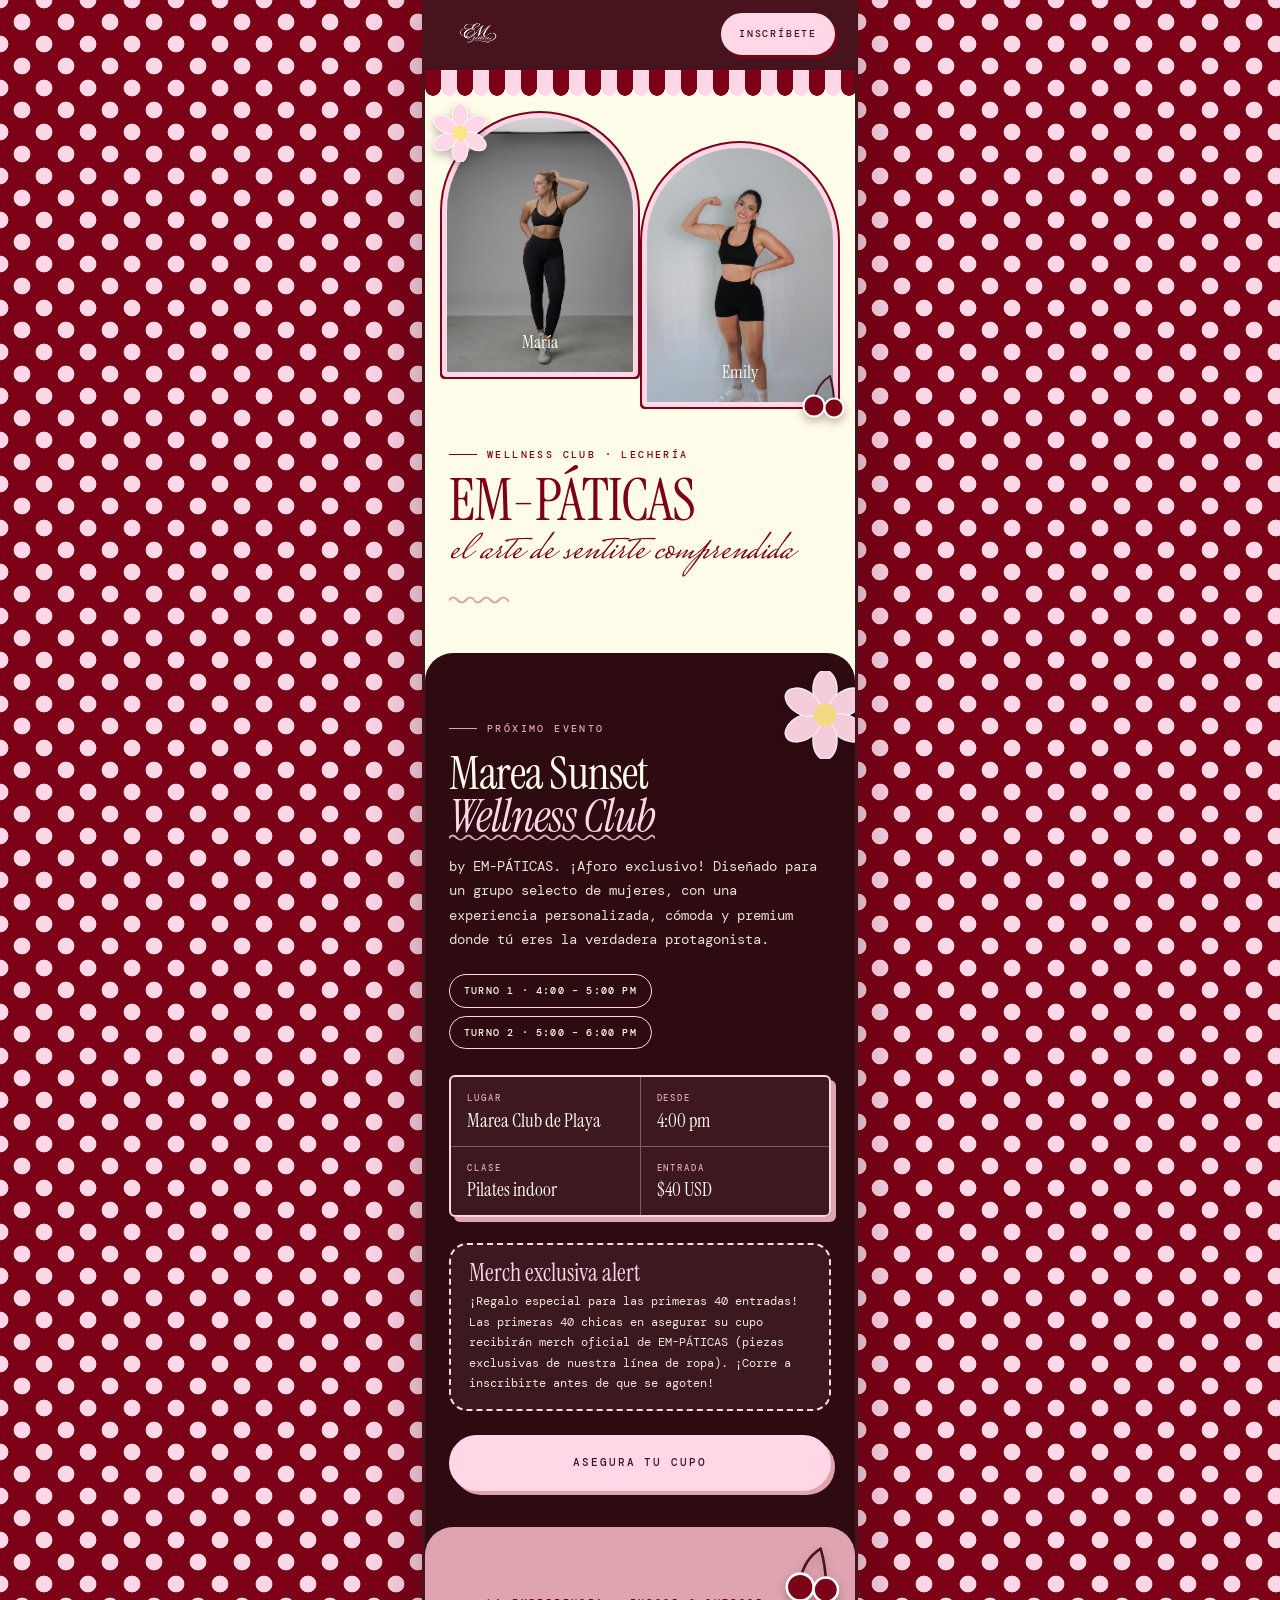
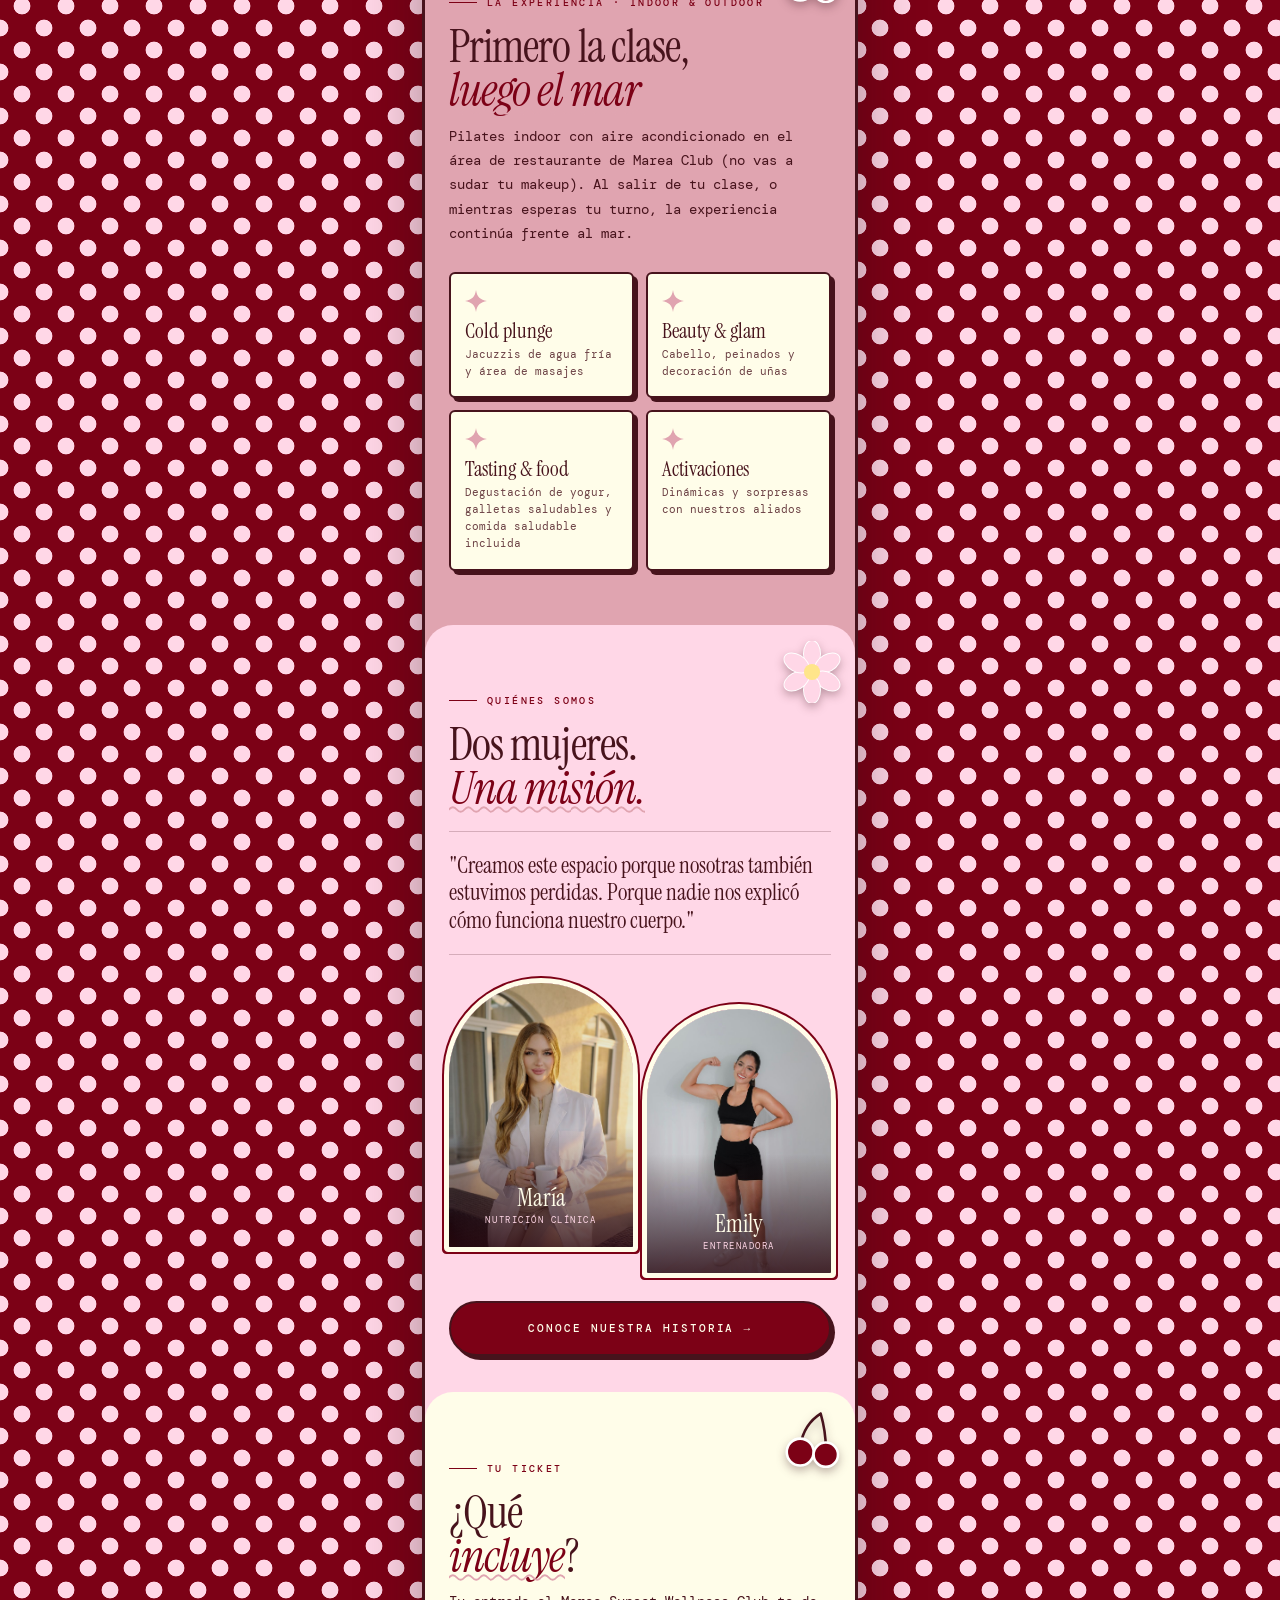
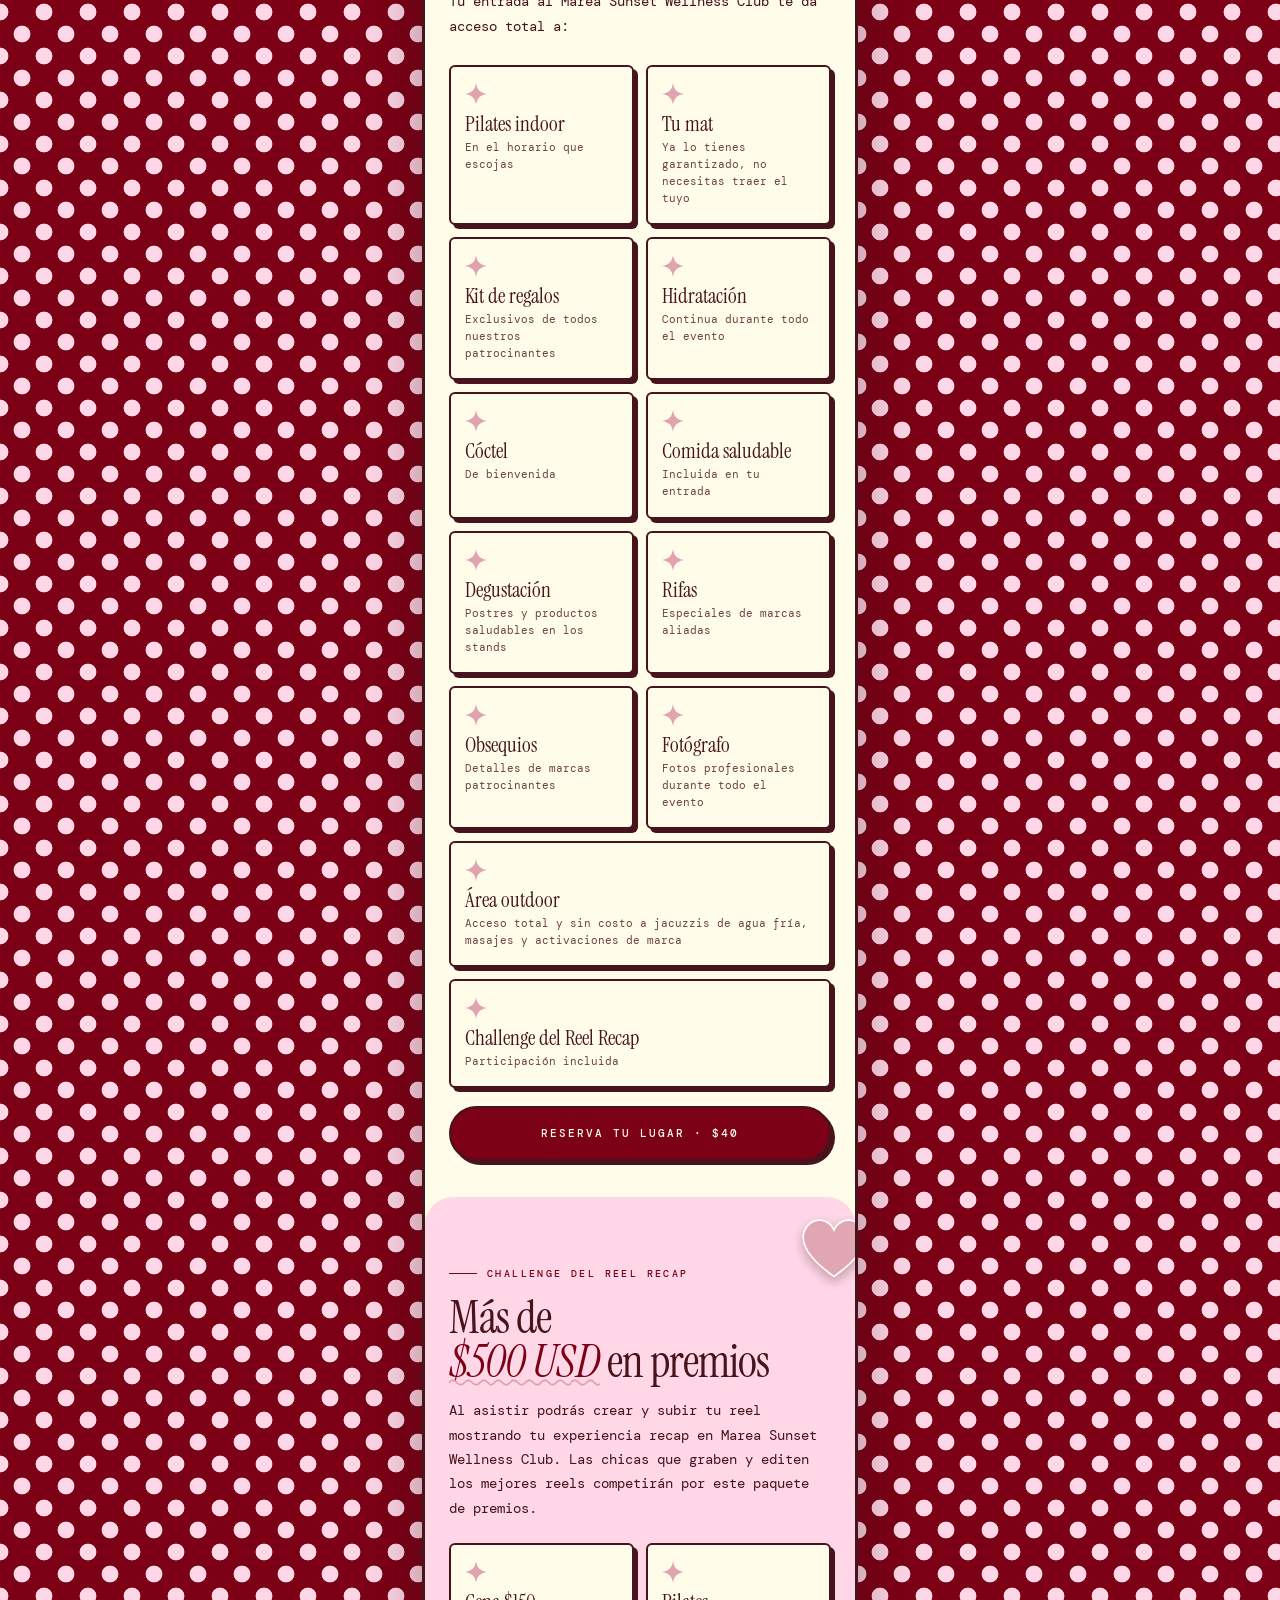
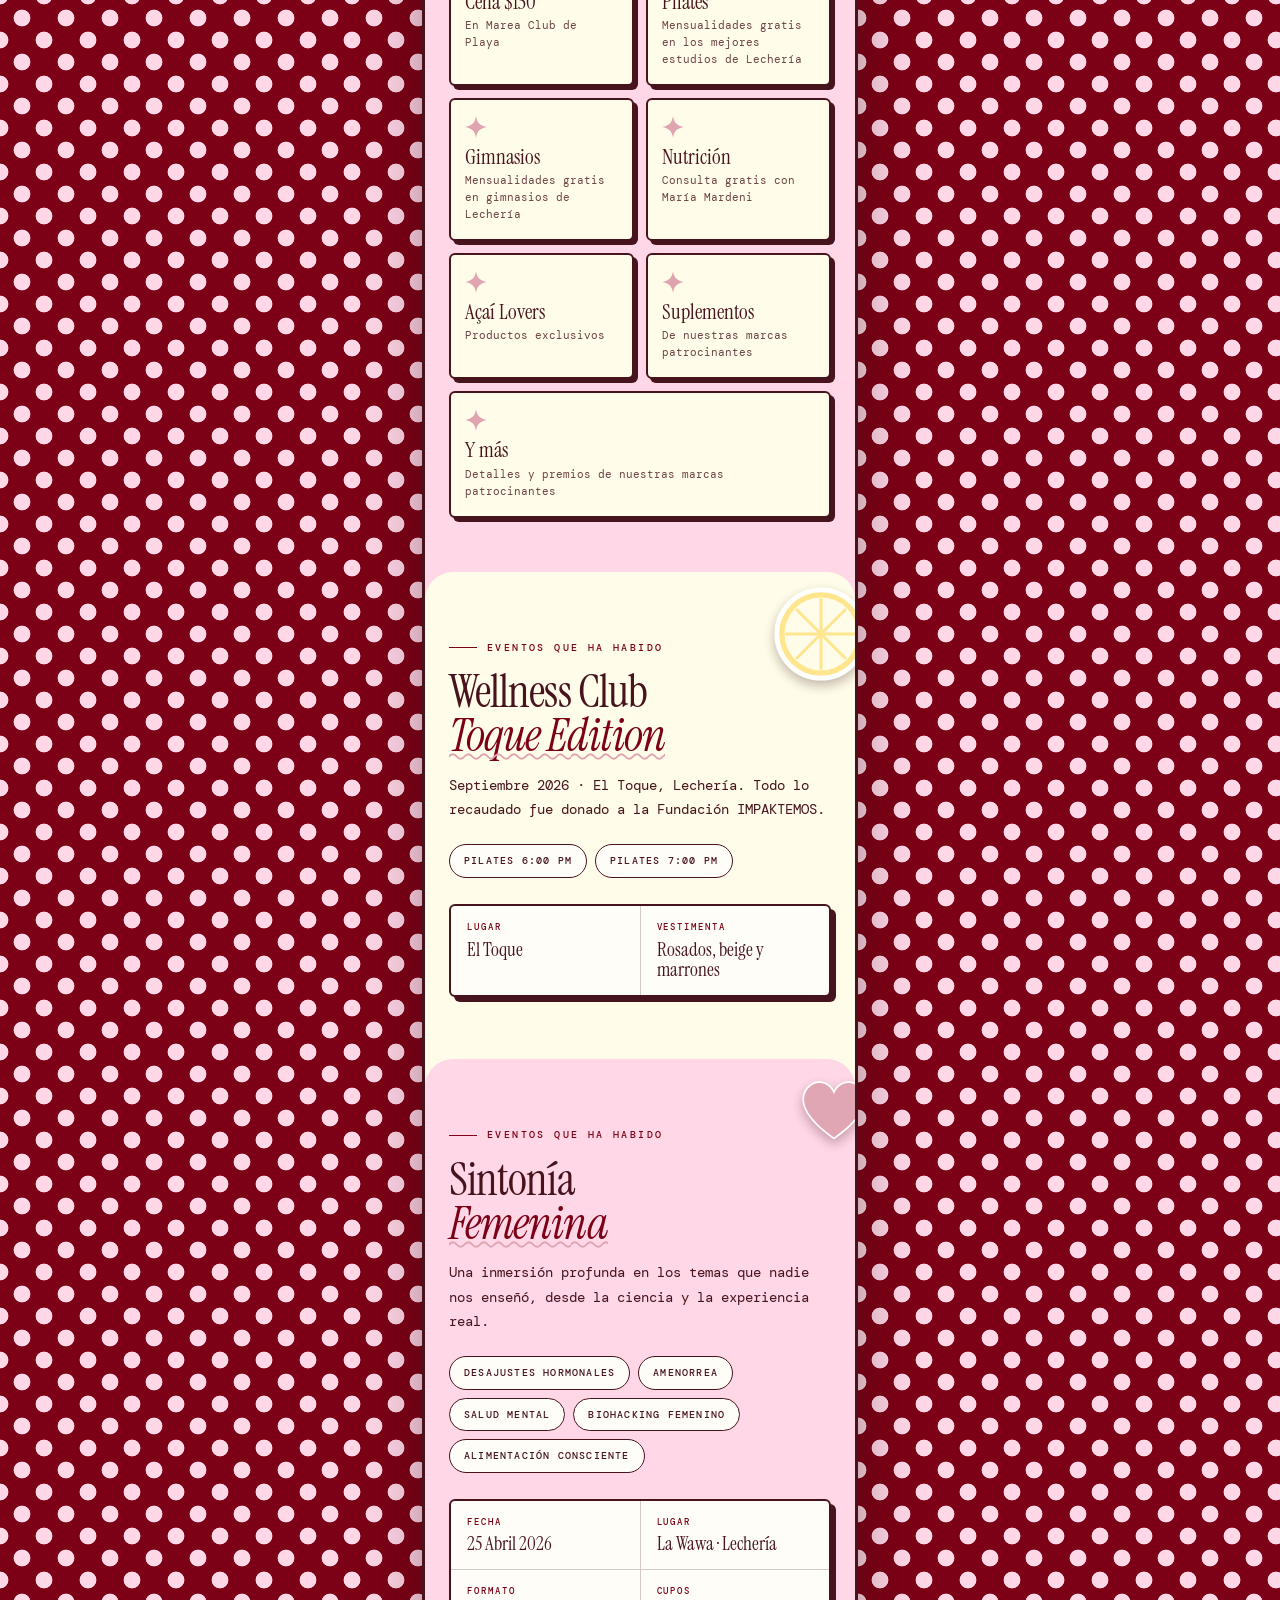
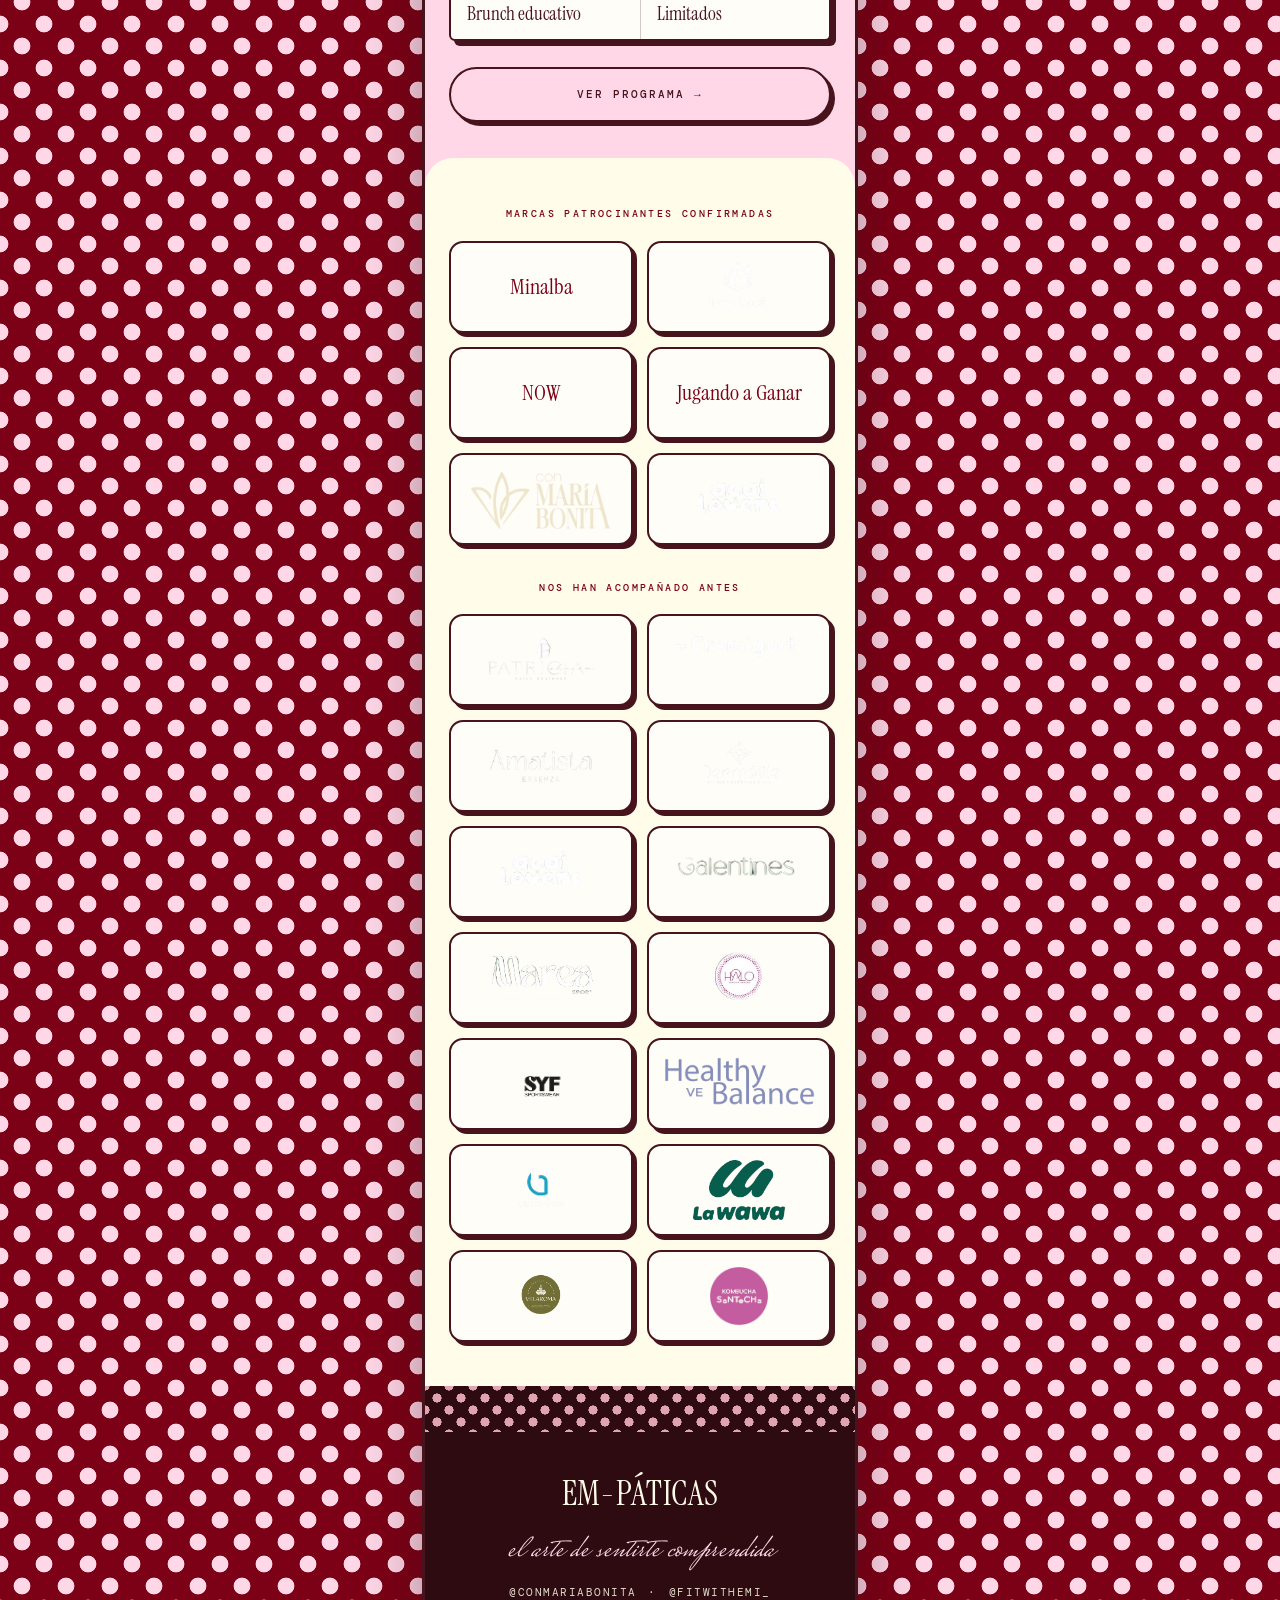
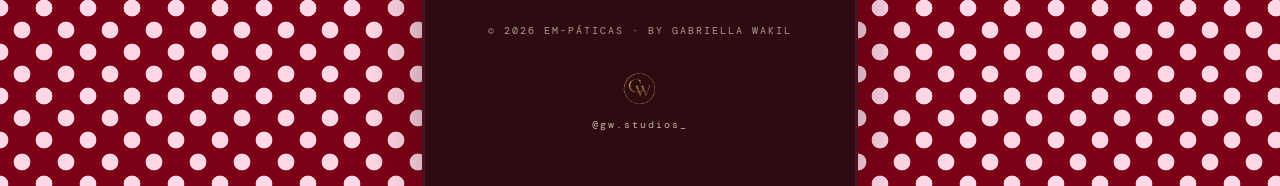
==== index.html @ b2b2a40e "Add files via upload" ====
<!DOCTYPE html>
<html lang="es">
<head>
  <meta charset="UTF-8"/>
  <meta name="viewport" content="width=device-width,initial-scale=1,maximum-scale=1,user-scalable=no"/>
  <meta name="theme-color" content="#7c0116"/>
  <title>EM-PÁTICAS — el arte de sentirte comprendida</title>
  <link rel="preconnect" href="https://fonts.googleapis.com"/>
  <link rel="preconnect" href="https://fonts.gstatic.com" crossorigin/>
  <link rel="stylesheet" href="css/main.css"/>
</head>
<body>

<!-- HEADER -->
<header class="site-header">
  <img src="img/logo.png" alt="EM-PÁTICAS" class="site-header__logo-img"/>
  <a href="pages/wellness.html" class="site-header__cta">Inscríbete</a>
</header>

<!-- HERO -->
<section class="hero">
  <div class="hero__watermark">EM-PÁTICAS</div>

  <div class="hero__photos">
    <div class="hero__photo hero__photo--m">
      <img src="img/maria.jpeg" alt="María"/>
      <div class="hero__photo-ph">
        <span class="hero__photo-ph-letter">M</span>
        <span class="hero__photo-ph-name">María</span>
      </div>
    </div>
    <div class="hero__photo hero__photo--e">
      <img src="img/emely.jpeg" alt="Emily"/>
      <div class="hero__photo-ph">
        <span class="hero__photo-ph-letter">E</span>
        <span class="hero__photo-ph-name">Emily</span>
      </div>
    </div>
    <div class="hero__photo-divider"></div>
  </div>
  <div class="hero__wave"></div>

  <div class="hero__body">
    <span class="eyebrow hero__edition">Wellness Club · Lechería</span>
    <h1 class="hero__brand">EM-PÁTICAS</h1>
    <p class="hero__slogan">el arte de sentirte comprendida</p>
    <div class="hero__divider"></div>
  </div>
</section>

<!-- EVENTO PRINCIPAL -->
<section class="evt-prev evt-prev--dark">
  <span class="eyebrow rv">Próximo Evento</span>
  <h2 class="evt-prev__title rv d1">Marea Sunset<br/><em>Wellness Club</em></h2>
  <p class="evt-prev__desc rv d2">by EM-PÁTICAS. ¡Aforo exclusivo! Diseñado para un grupo selecto de mujeres, con una experiencia personalizada, cómoda y premium donde tú eres la verdadera protagonista.</p>

  <div class="pills rv d1">
    <span class="pill">Turno 1 · 4:00 – 5:00 pm</span>
    <span class="pill">Turno 2 · 5:00 – 6:00 pm</span>
  </div>

  <div class="evt-info rv d2">
    <div class="evt-info__row">
      <div class="evt-info__cell"><span class="evt-info__lbl">Lugar</span><span class="evt-info__val">Marea Club de Playa</span></div>
      <div class="evt-info__cell"><span class="evt-info__lbl">Desde</span><span class="evt-info__val">4:00 pm</span></div>
    </div>
    <div class="evt-info__row">
      <div class="evt-info__cell"><span class="evt-info__lbl">Clase</span><span class="evt-info__val">Pilates indoor</span></div>
      <div class="evt-info__cell"><span class="evt-info__lbl">Entrada</span><span class="evt-info__val">$40 USD</span></div>
    </div>
  </div>

  <div class="merch rv d2">
    <b>Merch exclusiva alert</b>
    <p>¡Regalo especial para las primeras 40 entradas! Las primeras 40 chicas en asegurar su cupo recibirán merch oficial de EM-PÁTICAS (piezas exclusivas de nuestra línea de ropa). ¡Corre a inscribirte antes de que se agoten!</p>
  </div>

  <div class="evt-btns rv d3">
    <a href="pages/wellness.html" class="btn btn-peony">Asegura tu cupo</a>
  </div>
</section>

<!-- LA EXPERIENCIA -->
<section class="kit-prev">
  <span class="eyebrow rv">La experiencia · Indoor &amp; Outdoor</span>
  <h2 class="kit-prev__title rv d1">Primero la clase,<br/><em>luego el mar</em></h2>
  <p class="kit-prev__sub rv d2">Pilates indoor con aire acondicionado en el área de restaurante de Marea Club (no vas a sudar tu makeup). Al salir de tu clase, o mientras esperas tu turno, la experiencia continúa frente al mar.</p>
  <div class="kit-grid rv d1">
    <div class="kit-card"><span class="kit-card__icon">✦</span><h4>Cold plunge</h4><p>Jacuzzis de agua fría y área de masajes</p></div>
    <div class="kit-card"><span class="kit-card__icon">✦</span><h4>Beauty &amp; glam</h4><p>Cabello, peinados y decoración de uñas</p></div>
    <div class="kit-card"><span class="kit-card__icon">✦</span><h4>Tasting &amp; food</h4><p>Degustación de yogur, galletas saludables y comida saludable incluida</p></div>
    <div class="kit-card"><span class="kit-card__icon">✦</span><h4>Activaciones</h4><p>Dinámicas y sorpresas con nuestros aliados</p></div>
  </div>
</section>

<!-- NOSOTRAS PREVIEW -->
<section class="nos-prev">
  <div class="nos-prev__header rv">
    <span class="eyebrow">Quiénes somos</span>
    <h2 class="nos-prev__title">Dos mujeres.<br/><em>Una misión.</em></h2>
  </div>
  <p class="nos-prev__quote rv d1">"Creamos este espacio porque nosotras también estuvimos perdidas. Porque nadie nos explicó cómo funciona nuestro cuerpo."</p>
  <div class="nos-duo rv d2">
    <div class="nos-card nos-card--m">
      <img src="img/maria2.jpeg" alt="María"/>
      <span class="nos-card__ghost">M</span>
      <div class="nos-card__overlay"></div>
      <div class="nos-card__info">
        <span class="nos-card__name">María</span>
        <span class="nos-card__role">Nutrición Clínica</span>
      </div>
    </div>
    <div class="nos-card nos-card--e">
      <img src="img/emely.jpeg" alt="Emily"/>
      <span class="nos-card__ghost">E</span>
      <div class="nos-card__overlay"></div>
      <div class="nos-card__info">
        <span class="nos-card__name">Emily</span>
        <span class="nos-card__role">Entrenadora</span>
      </div>
    </div>
  </div>
  <a href="pages/nosotras.html" class="btn btn-fill rv d3">Conoce nuestra historia →</a>
</section>

<!-- QUÉ INCLUYE -->
<section class="kit-prev kit-prev--incl" style="background:var(--cream)">
  <span class="eyebrow rv">Tu ticket</span>
  <h2 class="kit-prev__title rv d1">¿Qué<br/><em>incluye</em>?</h2>
  <p class="kit-prev__sub rv d2">Tu entrada al Marea Sunset Wellness Club te da acceso total a:</p>
  <div class="kit-grid rv d1">
    <div class="kit-card"><span class="kit-card__icon">✦</span><h4>Pilates indoor</h4><p>En el horario que escojas</p></div>
    <div class="kit-card"><span class="kit-card__icon">✦</span><h4>Tu mat</h4><p>Ya lo tienes garantizado, no necesitas traer el tuyo</p></div>
    <div class="kit-card"><span class="kit-card__icon">✦</span><h4>Kit de regalos</h4><p>Exclusivos de todos nuestros patrocinantes</p></div>
    <div class="kit-card"><span class="kit-card__icon">✦</span><h4>Hidratación</h4><p>Continua durante todo el evento</p></div>
    <div class="kit-card"><span class="kit-card__icon">✦</span><h4>Cóctel</h4><p>De bienvenida</p></div>
    <div class="kit-card"><span class="kit-card__icon">✦</span><h4>Comida saludable</h4><p>Incluida en tu entrada</p></div>
    <div class="kit-card"><span class="kit-card__icon">✦</span><h4>Degustación</h4><p>Postres y productos saludables en los stands</p></div>
    <div class="kit-card"><span class="kit-card__icon">✦</span><h4>Rifas</h4><p>Especiales de marcas aliadas</p></div>
    <div class="kit-card"><span class="kit-card__icon">✦</span><h4>Obsequios</h4><p>Detalles de marcas patrocinantes</p></div>
    <div class="kit-card"><span class="kit-card__icon">✦</span><h4>Fotógrafo</h4><p>Fotos profesionales durante todo el evento</p></div>
    <div class="kit-card kit-card--wide"><span class="kit-card__icon">✦</span><h4>Área outdoor</h4><p>Acceso total y sin costo a jacuzzis de agua fría, masajes y activaciones de marca</p></div>
    <div class="kit-card kit-card--wide"><span class="kit-card__icon">✦</span><h4>Challenge del Reel Recap</h4><p>Participación incluida</p></div>
  </div>
  <a href="pages/wellness.html" class="btn btn-fill rv d3">Reserva tu lugar · $40</a>
</section>

<!-- CHALLENGE -->
<section class="evt-prev evt-prev--past">
  <span class="eyebrow rv">Challenge del Reel Recap</span>
  <h2 class="evt-prev__title rv d1">Más de<br/><em>$500 USD</em> en premios</h2>
  <p class="evt-prev__desc rv d2">Al asistir podrás crear y subir tu reel mostrando tu experiencia recap en Marea Sunset Wellness Club. Las chicas que graben y editen los mejores reels competirán por este paquete de premios.</p>
  <div class="kit-grid rv d1">
    <div class="kit-card"><span class="kit-card__icon">✦</span><h4>Cena $150</h4><p>En Marea Club de Playa</p></div>
    <div class="kit-card"><span class="kit-card__icon">✦</span><h4>Pilates</h4><p>Mensualidades gratis en los mejores estudios de Lechería</p></div>
    <div class="kit-card"><span class="kit-card__icon">✦</span><h4>Gimnasios</h4><p>Mensualidades gratis en gimnasios de Lechería</p></div>
    <div class="kit-card"><span class="kit-card__icon">✦</span><h4>Nutrición</h4><p>Consulta gratis con María Mardeni</p></div>
    <div class="kit-card"><span class="kit-card__icon">✦</span><h4>Açaí Lovers</h4><p>Productos exclusivos</p></div>
    <div class="kit-card"><span class="kit-card__icon">✦</span><h4>Suplementos</h4><p>De nuestras marcas patrocinantes</p></div>
    <div class="kit-card kit-card--wide"><span class="kit-card__icon">✦</span><h4>Y más</h4><p>Detalles y premios de nuestras marcas patrocinantes</p></div>
  </div>
</section>

<!-- EVENTOS QUE HA HABIDO -->
<section class="evt-prev">
  <span class="eyebrow rv">Eventos que ha habido</span>
  <h2 class="evt-prev__title rv d1">Wellness Club<br/><em>Toque Edition</em></h2>
  <p class="evt-prev__desc rv d2">Septiembre 2026 · El Toque, Lechería. Todo lo recaudado fue donado a la Fundación IMPAKTEMOS.</p>
  <div class="pills rv d1">
    <span class="pill">Pilates 6:00 pm</span>
    <span class="pill">Pilates 7:00 pm</span>
  </div>
  <div class="evt-info rv d2">
    <div class="evt-info__row">
      <div class="evt-info__cell"><span class="evt-info__lbl">Lugar</span><span class="evt-info__val">El Toque</span></div>
      <div class="evt-info__cell"><span class="evt-info__lbl">Vestimenta</span><span class="evt-info__val">Rosados, beige y marrones</span></div>
    </div>
  </div>
</section>

<section class="evt-prev evt-prev--past">
  <span class="eyebrow rv">Eventos que ha habido</span>
  <h2 class="evt-prev__title rv d1">Sintonía<br/><em>Femenina</em></h2>
  <p class="evt-prev__desc rv d2">Una inmersión profunda en los temas que nadie nos enseñó, desde la ciencia y la experiencia real.</p>
  <div class="pills rv d1">
    <span class="pill">Desajustes Hormonales</span>
    <span class="pill">Amenorrea</span>
    <span class="pill">Salud Mental</span>
    <span class="pill">Biohacking Femenino</span>
    <span class="pill">Alimentación Consciente</span>
  </div>
  <div class="evt-info rv d2">
    <div class="evt-info__row">
      <div class="evt-info__cell"><span class="evt-info__lbl">Fecha</span><span class="evt-info__val">25 Abril 2026</span></div>
      <div class="evt-info__cell"><span class="evt-info__lbl">Lugar</span><span class="evt-info__val">La Wawa · Lechería</span></div>
    </div>
    <div class="evt-info__row">
      <div class="evt-info__cell"><span class="evt-info__lbl">Formato</span><span class="evt-info__val">Brunch educativo</span></div>
      <div class="evt-info__cell"><span class="evt-info__lbl">Cupos</span><span class="evt-info__val">Limitados</span></div>
    </div>
  </div>
  <div class="evt-btns rv d3">
    <a href="pages/evento.html" class="btn btn-out">Ver programa →</a>
  </div>
</section>

<!-- SPONSORS -->
<div class="sponsors rv">
  <span class="sponsors__tag">Marcas patrocinantes confirmadas</span>
  <div class="sponsors__list">
    <div class="nologo">Minalba</div>
    <img src="img/intylact.png" alt="Intilact">
    <div class="nologo">NOW</div>
    <div class="nologo">Jugando a Ganar</div>
    <img src="img/conmariabonita.png" alt="conmariabonita">
    <img src="img/acailovers.png" alt="Açaí Lovers">
  </div>
  <span class="sponsors__tag" style="margin-top:34px">Nos han acompañado antes</span>
  <div class="sponsors__list">
    <img src="img/patriciachacon.png" alt="Patricia Chacón">
    <img src="img/cremigurt.png" alt="Cremigurt">
    <img src="img/amatista.png" alt="Amatista">
    <img src="img/dermolite.png" alt="Dermolite">
    <img src="img/acailovers.png" alt="Acai Lovers">
    <img src="img/galentines.png" alt="Galentines">
    <img src="img/marea.png" alt="Marea">
    <img src="img/halo.png" alt="HALO">
    <img src="img/syf.png" alt="SYF">
    <img src="img/healthy.png" alt="Healthy">
    <img src="img/decogym.png" alt="Decogym">
    <img src="img/lawawa.png" alt="La Wawa">
    <img src="img/velaroma.png" alt="Velaroma">
    <img src="img/santocha.png" alt="Santocha">
  </div>
</div>

<!-- FOOTER -->
<footer>
  <span class="footer__brand">EM-PÁTICAS</span>
  <p class="footer__slogan">el arte de sentirte comprendida</p>
  <div class="footer__igs">
    <a href="https://instagram.com/conmariabonita" target="_blank">@conmariabonita</a>
    <span>·</span>
    <a href="https://instagram.com/fitwithemi_" target="_blank">@fitwithemi_</a>
  </div>
  <p class="footer__copy">© 2026 EM-PÁTICAS · By Gabriella Wakil</p>
  <div class="footer__signature">
    <img src="img/gw.png" alt="GW Studios">
    <span>@gw.studios_</span>
  </div>
</footer>

<script src="js/reveal.js"></script>
</body>
</html>
---- css/main.css ----
@import url('https://fonts.googleapis.com/css2?family=DM+Mono:wght@400;500&family=Instrument+Serif:ital@0;1&family=Mrs+Saint+Delafield&display=swap');

*,*::before,*::after{box-sizing:border-box;margin:0;padding:0}

/* ══ TOKENS · mismos nombres de siempre, nueva paleta cherry-cola ══ */
:root{
  --cream:  #fffde9;   /* Lemon Soda */
  --cream2: #ffd7e7;   /* Cotton Candy */
  --cream3: rgba(71,19,28,.22);
  --espresso: #47131c; /* Cherry Cola oscuro */
  --espresso2:#47131c;
  --peony:  #7c0116;   /* Cherry Cola */
  --peony-l:#ffd7e7;
  --peony-a:rgba(124,1,22,.08);
  --beige:  #e0a4b0;   /* Hibiscus Tonic */
  --white:  #fffdf8;
  --deep:   #2e0a11;
  --yolk:   #ffe58a;
  --serif:  'Instrument Serif','Times New Roman',serif;
  --sans:   'DM Mono',ui-monospace,'Courier New',monospace;
  --script: 'Mrs Saint Delafield',cursive;
  --ease:   cubic-bezier(.22,1,.36,1);
  --rad:    28px;
  --w:      16px;           /* ancho de las rayas del toldo */

  /* stickers (SVG incrustado) */
  --i-spark:url("data:image/svg+xml,%3Csvg xmlns='http://www.w3.org/2000/svg' viewBox='0 0 100 100'%3E%3Cpath fill='%23e0a4b0' d='M50 0C54 30 70 46 100 50C70 54 54 70 50 100C46 70 30 54 0 50C30 46 46 30 50 0Z'/%3E%3C/svg%3E");
  --i-spark-w:url("data:image/svg+xml,%3Csvg xmlns='http://www.w3.org/2000/svg' viewBox='0 0 100 100'%3E%3Cpath fill='%23ffd7e7' d='M50 0C54 30 70 46 100 50C70 54 54 70 50 100C46 70 30 54 0 50C30 46 46 30 50 0Z'/%3E%3C/svg%3E");
  --i-heart:url("data:image/svg+xml,%3Csvg xmlns='http://www.w3.org/2000/svg' viewBox='0 0 100 100'%3E%3Cpath fill='%23e0a4b0' stroke='%23fff' stroke-width='5' paint-order='stroke' d='M50 92C8 62 0 38 13 22C26 8 44 14 50 30C56 14 74 8 87 22C100 38 92 62 50 92Z'/%3E%3C/svg%3E");
  --i-lemon:url("data:image/svg+xml,%3Csvg xmlns='http://www.w3.org/2000/svg' viewBox='0 0 100 100'%3E%3Ccircle cx='50' cy='50' r='46' fill='%23ffe58a' stroke='%23fff' stroke-width='5'/%3E%3Ccircle cx='50' cy='50' r='38' fill='%23fffde9'/%3E%3Cg stroke='%23ffe58a' stroke-width='3.2' stroke-linecap='round'%3E%3Cpath d='M50 14V86M14 50H86M25 25L75 75M75 25L25 75'/%3E%3C/g%3E%3C/svg%3E");
  --i-daisy:url("data:image/svg+xml,%3Csvg xmlns='http://www.w3.org/2000/svg' viewBox='0 0 100 100'%3E%3Cg fill='%23ffd7e7' stroke='%23fff' stroke-width='3' paint-order='stroke'%3E%3Cellipse cx='50' cy='21' rx='13' ry='21'/%3E%3Cellipse cx='50' cy='21' rx='13' ry='21' transform='rotate(60 50 50)'/%3E%3Cellipse cx='50' cy='21' rx='13' ry='21' transform='rotate(120 50 50)'/%3E%3Cellipse cx='50' cy='21' rx='13' ry='21' transform='rotate(180 50 50)'/%3E%3Cellipse cx='50' cy='21' rx='13' ry='21' transform='rotate(240 50 50)'/%3E%3Cellipse cx='50' cy='21' rx='13' ry='21' transform='rotate(300 50 50)'/%3E%3C/g%3E%3Ccircle cx='50' cy='50' r='13' fill='%23ffe58a'/%3E%3C/svg%3E");
  --i-cherry:url("data:image/svg+xml,%3Csvg xmlns='http://www.w3.org/2000/svg' viewBox='0 0 100 100'%3E%3Cpath d='M30 62C34 40 46 22 62 12M70 66C70 44 66 26 62 12' fill='none' stroke='%2347131c' stroke-width='4' stroke-linecap='round'/%3E%3Ccircle cx='30' cy='72' r='21' fill='%237c0116' stroke='%23fff' stroke-width='4'/%3E%3Ccircle cx='70' cy='76' r='19' fill='%237c0116' stroke='%23fff' stroke-width='4'/%3E%3C/svg%3E");
  --sq:url("data:image/svg+xml,%3Csvg xmlns='http://www.w3.org/2000/svg' viewBox='0 0 40 12'%3E%3Cpath d='M0 6Q5 0 10 6T20 6T30 6T40 6' fill='none' stroke='%23e0a4b0' stroke-width='2.6' stroke-linecap='round'/%3E%3C/svg%3E");
}

html{
  -webkit-text-size-adjust:100%;
  background-color:#7c0116;
  background-image:radial-gradient(circle,#ffd7e7 0 26%,transparent 28%),radial-gradient(circle,#ffd7e7 0 26%,transparent 28%);
  background-size:44px 44px;background-position:0 0,22px 22px;
}

body{
  background:var(--cream);
  color:var(--espresso);
  font-family:var(--sans);font-size:13px;font-weight:400;line-height:1.75;
  max-width:430px;margin:0 auto;overflow-x:hidden;
  box-shadow:0 0 0 3px var(--espresso),0 0 60px rgba(46,10,17,.45);
  -webkit-font-smoothing:antialiased;
}

a{color:inherit;text-decoration:none}
img{display:block;width:100%;height:auto;object-fit:cover;object-position:top center}
::selection{background:var(--beige);color:var(--espresso)}
:focus-visible{outline:2px solid var(--peony);outline-offset:3px}

/* ── REVEAL ── */
.rv{opacity:0;transform:translateY(24px);transition:opacity .7s var(--ease),transform .7s var(--ease)}
.rv.on{opacity:1;transform:none}
.rv.d1{transition-delay:.1s}.rv.d2{transition-delay:.2s}.rv.d3{transition-delay:.3s}

/* ── EYEBROW ── */
.eyebrow{
  display:flex;align-items:center;gap:10px;
  font-family:var(--sans);font-size:10px;font-weight:500;
  letter-spacing:.24em;text-transform:uppercase;color:var(--peony);
}
.eyebrow::before{content:"";width:28px;height:1px;background:currentColor}

/* ── BOTONES (sticker retro) ── */
.btn{
  display:flex;align-items:center;justify-content:center;gap:10px;
  padding:16px 26px;width:100%;
  font-family:var(--sans);font-size:11px;font-weight:500;
  letter-spacing:.18em;text-transform:uppercase;
  cursor:pointer;border:2px solid var(--espresso);border-radius:999px;
  box-shadow:4px 4px 0 var(--espresso);
  transition:box-shadow .25s,transform .25s;
  -webkit-tap-highlight-color:transparent;
}
.btn:active{box-shadow:0 0 0 var(--espresso);transform:translate(4px,4px)}
.btn-fill{background:var(--peony);color:var(--cream)}
.btn-peony{background:var(--peony);color:var(--cream)}
.btn-out{background:var(--cream2);color:var(--espresso)}

/* ══ HEADER: toldo a rayas ══ */
.site-header{
  position:sticky;top:0;z-index:100;
  background:var(--espresso);color:var(--cream);
  padding:12px 20px 14px;
  display:flex;align-items:center;justify-content:space-between;
}
.site-header::after{
  content:"";position:absolute;left:0;right:0;top:100%;height:26px;pointer-events:none;
  background:repeating-linear-gradient(90deg,var(--peony) 0 var(--w),var(--cream2) var(--w) calc(var(--w)*2));
  -webkit-mask:radial-gradient(circle at 50% calc(100% - var(--w)/2),#000 calc(var(--w)/2 - .5px),transparent calc(var(--w)/2)) 0 0/var(--w) 100% repeat-x,linear-gradient(#000,#000) 0 0/100% calc(100% - var(--w)/2) no-repeat;
          mask:radial-gradient(circle at 50% calc(100% - var(--w)/2),#000 calc(var(--w)/2 - .5px),transparent calc(var(--w)/2)) 0 0/var(--w) 100% repeat-x,linear-gradient(#000,#000) 0 0/100% calc(100% - var(--w)/2) no-repeat;
}
.site-header__logo{font-family:var(--serif);font-size:22px;letter-spacing:.02em;color:var(--cream)}
.site-header__logo-img{height:44px;width:auto;object-fit:contain;display:block;filter:brightness(0) invert(1) sepia(.35) saturate(2.4) hue-rotate(300deg)}
.site-header__cta{
  font-size:10px;font-weight:500;letter-spacing:.18em;text-transform:uppercase;
  color:var(--espresso);background:var(--cream2);
  padding:10px 16px;border:2px solid var(--cream2);border-radius:999px;
  box-shadow:3px 3px 0 var(--peony);
}

/* ══ HERO ══ */
.hero{background:var(--cream);position:relative;overflow:hidden;padding-top:34px}
.hero__watermark{display:none}
.hero__photos{
  display:grid;grid-template-columns:1fr 1fr;gap:14px;
  padding:14px 22px 0;height:auto;max-height:none;position:relative;
}
.hero__photo{
  position:relative;overflow:hidden;aspect-ratio:3/4.1;
  border-radius:999px 999px 14px 14px;
  background:linear-gradient(160deg,#ffe9f1,#e9b3bf);
  box-shadow:0 0 0 5px var(--cream2),0 0 0 7px var(--peony);
}
.hero__photo--e{margin-top:30px}
.hero__photo img{opacity:1;height:100%}
.hero__photo-divider{display:none}
.hero__photo-ph{position:absolute;inset:0;display:flex;flex-direction:column;align-items:center;justify-content:flex-end;padding:14px 10px}
.hero__photo-ph-letter{display:none}
.hero__photo-ph-name{font-family:var(--serif);font-size:18px;color:var(--cream);display:block;text-align:center;text-shadow:0 1px 8px rgba(0,0,0,.4)}
.hero__wave{display:none}
/* stickers del hero */
.hero__photos::before{content:"";position:absolute;z-index:3;left:6px;top:0;width:58px;height:58px;background:var(--i-daisy) center/contain no-repeat;filter:drop-shadow(0 4px 5px rgba(46,10,17,.3))}
.hero__photos::after{content:"";position:absolute;z-index:3;right:6px;bottom:-18px;width:50px;height:50px;background:var(--i-cherry) center/contain no-repeat;filter:drop-shadow(0 4px 5px rgba(46,10,17,.3))}

.hero__body{padding:44px 24px 56px;position:relative;z-index:2}
.hero__edition{margin-bottom:10px}
.hero__brand{
  font-family:var(--serif);font-weight:400;
  font-size:58px;letter-spacing:-.02em;color:var(--peony);line-height:.92;margin-bottom:4px;
}
.hero__slogan{
  font-family:var(--script);font-style:normal;font-size:44px;line-height:.95;
  color:var(--peony);margin-bottom:22px;font-weight:400;
}
.hero__divider{width:60px;height:10px;margin-bottom:20px;background:var(--sq) repeat-x left center/auto 100%}
.hero__title{font-family:var(--serif);font-size:34px;font-weight:400;line-height:1.05;color:var(--espresso);margin-bottom:8px}
.hero__title em{font-style:italic;color:var(--peony)}
.hero__sub{font-size:10.5px;font-weight:500;letter-spacing:.22em;text-transform:uppercase;color:var(--peony);margin-bottom:20px}
.hero__chips{display:flex;flex-wrap:wrap;gap:8px;margin-bottom:28px}
.hero__chip{
  background:var(--cream2);border:1.5px solid var(--espresso);border-radius:999px;
  padding:6px 14px;font-size:11px;color:var(--espresso);display:flex;align-items:center;gap:6px;
}
.hero__chip-dot{width:6px;height:6px;border-radius:50%;background:var(--peony);flex-shrink:0}

/* ══ COUNTDOWN ══ */
.countdown{background:var(--espresso);color:var(--cream);padding:28px 24px;display:flex;flex-direction:column;align-items:center;gap:16px}
.countdown__label{font-size:10px;font-weight:500;letter-spacing:.24em;text-transform:uppercase;color:var(--beige)}
.countdown__row{display:flex;align-items:center;justify-content:center;gap:8px;width:100%}
.cd-unit{flex:1;display:flex;flex-direction:column;align-items:center;gap:3px}
.cd-num{font-family:var(--serif);font-size:50px;color:var(--cream);line-height:1;text-align:center}
.cd-lbl{font-size:9px;letter-spacing:.2em;text-transform:uppercase;color:var(--beige)}
.cd-sep{font-family:var(--serif);font-size:28px;color:var(--beige);opacity:.5;margin-top:-8px;flex-shrink:0}

/* ══ LÁMINAS (cada sección sube como pestaña redondeada) ══ */
.nos-prev,.evt-prev,.kit-prev{
  position:relative;
  border-radius:var(--rad) var(--rad) 0 0;
  margin-top:calc(var(--rad)*-1);
  padding:calc(56px + var(--rad)*.4) 24px 64px;
  overflow:hidden;
}
.evt-prev .eyebrow,.nos-prev__header .eyebrow,.kit-prev .eyebrow{margin-bottom:14px}

/* títulos */
.nos-prev__title,.evt-prev__title,.kit-prev__title{
  font-family:var(--serif);font-weight:400;font-size:46px;line-height:.95;letter-spacing:-.02em;
  color:var(--espresso);margin-bottom:8px;
}
.nos-prev__title em,.evt-prev__title em,.kit-prev__title em{font-style:italic;color:var(--peony);position:relative;display:inline-block}
.nos-prev__title em::after,.evt-prev__title em::after,.kit-prev__title em::after{
  content:"";position:absolute;left:0;right:0;bottom:-.08em;height:.2em;background:var(--sq) repeat-x left center/auto 100%;
}

/* ══ EVENTO ══ */
.evt-prev{background:var(--cream);color:var(--espresso)}
.evt-prev::before{
  content:"";position:absolute;z-index:0;top:14px;right:-14px;width:96px;height:96px;
  background:var(--i-lemon) center/contain no-repeat;opacity:.95;
  filter:drop-shadow(0 5px 6px rgba(46,10,17,.3));animation:spin 30s linear infinite;
}
.evt-prev>*{position:relative;z-index:1}
.evt-prev__desc{font-size:13.5px;color:var(--espresso);opacity:.85;line-height:1.8;margin:16px 0 22px}

/* variante oscura: evento principal */
.evt-prev--dark{background:var(--deep);color:var(--cream)}
.evt-prev--dark .eyebrow{color:var(--beige)}
.evt-prev--dark .evt-prev__title{color:var(--cream)}
.evt-prev--dark .evt-prev__title em{color:var(--cream2)}
.evt-prev--dark .evt-prev__desc{color:var(--cream);opacity:.88}
.evt-prev--dark::before{background-image:var(--i-daisy);width:88px;height:88px;top:18px}
.evt-prev--dark .pill{background:transparent;color:var(--cream);border-color:var(--cream2)}
.evt-prev--dark .evt-info{background:rgba(255,215,231,.07);border-color:var(--cream2);box-shadow:5px 5px 0 var(--beige)}
.evt-prev--dark .evt-info__row,.evt-prev--dark .evt-info__cell{border-color:rgba(255,215,231,.35)}
.evt-prev--dark .evt-info__lbl{color:var(--beige)}
.evt-prev--dark .evt-info__val{color:var(--cream)}
.evt-prev--dark .btn-peony{background:var(--cream2);color:var(--espresso);border-color:var(--cream2);box-shadow:4px 4px 0 var(--beige)}
.evt-prev--dark .btn-out{background:transparent;color:var(--cream);border-color:var(--cream2);box-shadow:4px 4px 0 var(--beige)}

/* variante pétalo (eventos pasados) */
.evt-prev--past{background:var(--cream2)}
.evt-prev--past::before{background-image:var(--i-heart);width:70px;height:70px;animation:wob 4s ease-in-out infinite}

/* merch alert */
.merch{
  margin:0 0 24px;padding:16px 18px;border:2px dashed var(--cream2);border-radius:18px;
  background:rgba(255,215,231,.07);
}
.merch b{display:block;font-family:var(--serif);font-weight:400;font-size:24px;line-height:1;color:var(--cream2);margin-bottom:6px}
.merch p{font-size:12px;line-height:1.7;opacity:.9}

.pills{display:flex;flex-wrap:wrap;gap:8px;margin-bottom:26px}
.pill{
  padding:7px 14px;border-radius:999px;background:var(--white);
  border:1.5px solid var(--espresso);
  font-size:10px;font-weight:500;letter-spacing:.12em;text-transform:uppercase;color:var(--espresso);
}

.evt-info{
  background:var(--white);border:2px solid var(--espresso);border-radius:6px;
  box-shadow:5px 5px 0 var(--espresso);overflow:hidden;margin-bottom:26px;
}
.evt-info__row{display:flex;border-bottom:1px solid var(--cream3)}
.evt-info__row:last-child{border-bottom:none}
.evt-info__cell{flex:1;padding:14px 16px;border-right:1px solid var(--cream3)}
.evt-info__cell:last-child{border-right:none}
.evt-info__lbl{display:block;margin-bottom:4px;font-size:9px;font-weight:500;letter-spacing:.22em;text-transform:uppercase;color:var(--peony)}
.evt-info__val{display:block;font-family:var(--serif);font-size:19px;line-height:1.1;color:var(--espresso)}
.evt-btns{display:flex;flex-direction:column;gap:14px}

/* ══ NOSOTRAS ══ */
.nos-prev{background:var(--cream2)}
.nos-prev::before{content:"";position:absolute;top:16px;right:12px;width:62px;height:62px;background:var(--i-daisy) center/contain no-repeat;filter:drop-shadow(0 4px 5px rgba(46,10,17,.3));animation:floaty 6s ease-in-out infinite}
.nos-prev__header{margin-bottom:20px}
.nos-prev__quote{
  font-family:var(--serif);font-size:23px;font-style:normal;line-height:1.2;color:var(--espresso);opacity:1;
  padding:20px 0;border-top:1.5px solid var(--cream3);border-bottom:1.5px solid var(--cream3);margin:20px 0 28px;
}
.nos-duo{display:grid;grid-template-columns:1fr 1fr;gap:14px;margin-bottom:28px}
.nos-card{
  position:relative;overflow:hidden;aspect-ratio:3/4.3;
  border-radius:999px 999px 14px 14px;
  background:linear-gradient(170deg,#ffe9f1,#e9b3bf);
  box-shadow:0 0 0 5px var(--cream),0 0 0 7px var(--peony);
}
.nos-card--e{margin-top:26px}
.nos-card img{opacity:1;border-radius:0;height:100%}
.nos-card__overlay{position:absolute;inset:0;background:linear-gradient(to top,rgba(46,10,17,.8) 0%,transparent 45%)}
.nos-card__info{position:absolute;bottom:18px;left:10px;right:10px;z-index:2;text-align:center}
.nos-card__name{display:block;font-family:var(--serif);font-size:24px;line-height:1;color:var(--cream)}
.nos-card__role{display:block;margin-top:4px;font-size:8.5px;letter-spacing:.18em;text-transform:uppercase;color:var(--cream2)}
.nos-card__ghost{display:none}

/* ══ KIT / INCLUYE ══ */
.kit-prev{background:var(--beige)}
.kit-prev::before{content:"";position:absolute;top:14px;right:10px;width:64px;height:64px;background:var(--i-cherry) center/contain no-repeat;filter:drop-shadow(0 4px 5px rgba(46,10,17,.3));animation:floaty 5.5s ease-in-out infinite}
.kit-prev__sub{font-size:13.5px;color:var(--espresso);opacity:.9;line-height:1.8;margin:12px 0 26px}
.kit-grid{display:grid;grid-template-columns:1fr 1fr;gap:12px;margin-bottom:18px}
.kit-card{
  background:var(--cream);border:2px solid var(--espresso);border-radius:6px;
  box-shadow:4px 4px 0 var(--espresso);padding:16px 14px;
}
.kit-card__icon{display:block;margin-bottom:8px;font-size:0;width:22px;height:22px;background:var(--i-spark) center/contain no-repeat}
.kit-card h4{font-family:var(--serif);font-weight:400;font-size:21px;line-height:1.05;color:var(--espresso);margin-bottom:4px}
.kit-card p{font-size:11px;color:var(--espresso);opacity:.8;line-height:1.55}
.kit-card--wide{grid-column:1/-1}
.snack-strip{border:2px dashed var(--peony);border-radius:18px;padding:16px 18px;margin-bottom:26px}
.snack-strip__tag{display:block;margin-bottom:6px;font-size:9px;font-weight:500;letter-spacing:.22em;text-transform:uppercase;color:var(--peony)}
.snack-strip__items{font-family:var(--serif);font-size:18px;line-height:1.2;color:var(--espresso)}

/* ══ SPONSORS ══ */
.sponsors{
  position:relative;background:var(--cream);
  border-radius:var(--rad) var(--rad) 0 0;margin-top:calc(var(--rad)*-1);
  padding:calc(36px + var(--rad)*.4) 24px 44px;border-top:0;
}
.sponsors__tag{display:block;text-align:center;margin-bottom:16px;font-size:10px;font-weight:500;letter-spacing:.24em;text-transform:uppercase;color:var(--peony)}
.sponsors__coming{text-align:center;margin-bottom:10px;font-size:10px;letter-spacing:.16em;text-transform:uppercase;color:var(--peony)}
.sponsors__list{display:grid;grid-template-columns:repeat(2,1fr);gap:14px;margin-top:18px}
.sponsors__list img{
  display:block;width:100%;height:92px;object-fit:contain;
  background:var(--white);border:2px solid var(--espresso);border-radius:14px;padding:14px;
  box-shadow:4px 4px 0 var(--espresso);
}
.sponsors__list .nologo{
  display:grid;place-items:center;height:92px;background:var(--white);border:2px solid var(--espresso);border-radius:14px;
  box-shadow:4px 4px 0 var(--espresso);font-family:var(--serif);font-size:22px;line-height:1;color:var(--peony);text-align:center;padding:10px;
}

/* ══ FOOTER ══ */
footer{
  position:relative;background:var(--deep);color:var(--cream);
  padding:78px 24px 52px;text-align:center;
  display:flex;flex-direction:column;align-items:center;gap:10px;
}
footer::before{
  content:"";position:absolute;left:0;right:0;top:0;height:46px;
  background-color:var(--deep);
  background-image:radial-gradient(circle,var(--beige) 0 26%,transparent 28%),radial-gradient(circle,var(--beige) 0 26%,transparent 28%);
  background-size:24px 24px;background-position:0 0,12px 12px;animation:drift 14s linear infinite;
}
.footer__brand{font-family:var(--serif);font-size:34px;letter-spacing:.01em;color:var(--cream)}
.footer__slogan{font-family:var(--script);font-size:34px;line-height:1;font-style:normal;color:var(--cream2);opacity:1}
.footer__igs{display:flex;align-items:center;gap:12px;flex-wrap:wrap;justify-content:center;font-size:10.5px;letter-spacing:.14em;text-transform:uppercase;color:var(--cream);opacity:.85;margin-top:6px}
.footer__copy{font-size:10px;letter-spacing:.2em;text-transform:uppercase;color:var(--cream);opacity:.6;margin-top:10px}
.footer__signature{margin-top:18px;display:flex;flex-direction:column;align-items:center;gap:6px}
.footer__signature img{width:44px;height:auto;object-fit:contain;opacity:.95}
.footer__signature span{font-size:10px;letter-spacing:.2em;color:var(--cream);opacity:.7}

@keyframes spin{to{rotate:360deg}}
@keyframes floaty{0%,100%{translate:0 0;rotate:-5deg}50%{translate:0 -10px;rotate:6deg}}
@keyframes wob{0%,100%{rotate:-10deg}50%{rotate:10deg}}
@keyframes drift{to{background-position:24px 24px,36px 36px}}
@media (prefers-reduced-motion:reduce){*,*::before,*::after{animation:none!important;transition:none!important}.rv{opacity:1;transform:none}}
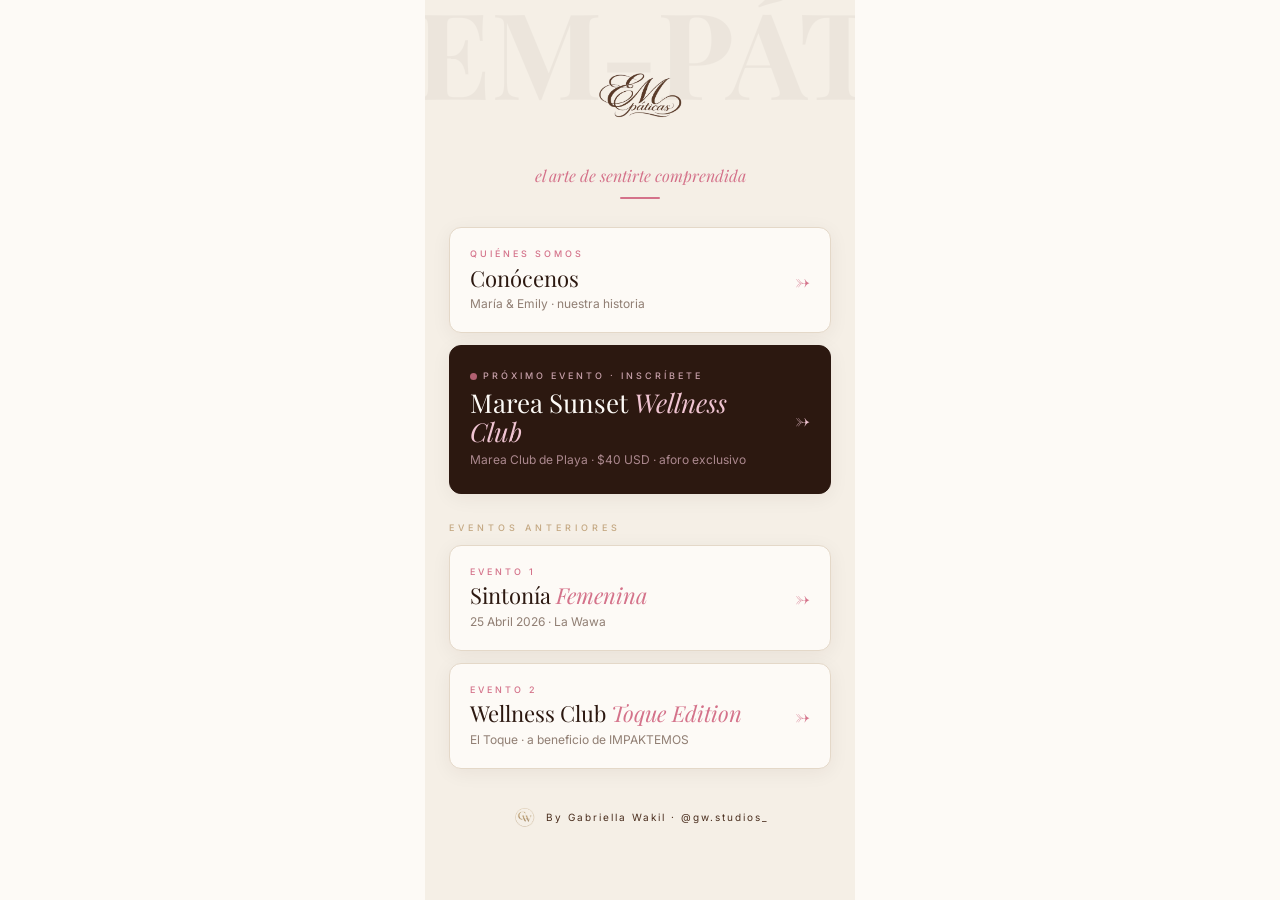
==== commit ca95ad2f: "Add files via upload" ====
--- a/index.html
+++ b/index.html
@@ -3,252 +3,46 @@
 <head>
   <meta charset="UTF-8"/>
   <meta name="viewport" content="width=device-width,initial-scale=1,maximum-scale=1,user-scalable=no"/>
-  <meta name="theme-color" content="#7c0116"/>
+  <meta name="theme-color" content="#F5EFE6"/>
   <title>EM-PÁTICAS — el arte de sentirte comprendida</title>
   <link rel="preconnect" href="https://fonts.googleapis.com"/>
   <link rel="preconnect" href="https://fonts.gstatic.com" crossorigin/>
+  <link href="https://fonts.googleapis.com/css2?family=Playfair+Display:ital,wght@0,400;0,500;0,700;1,400;1,700&family=Inter:wght@300;400;500&display=swap" rel="stylesheet"/>
   <link rel="stylesheet" href="css/main.css"/>
 </head>
 <body>
 
-<!-- HEADER -->
-<header class="site-header">
-  <img src="img/logo.png" alt="EM-PÁTICAS" class="site-header__logo-img"/>
-  <a href="pages/wellness.html" class="site-header__cta">Inscríbete</a>
-</header>
+<main class="lt">
+  <img src="img/logo.png" alt="EM-PÁTICAS" class="lt__logo rv"/>
+  <p class="lt__slogan rv d1">el arte de sentirte comprendida</p>
+  <div class="lt__divider rv d1"></div>
 
-<!-- HERO -->
-<section class="hero">
-  <div class="hero__watermark">EM-PÁTICAS</div>
+  <nav class="lt__list">
+    <a href="pages/nosotras.html" class="lt__btn rv d1">
+      <span><span class="lt__lbl">Quiénes somos</span><span class="lt__title">Conócenos</span><span class="lt__sub">María &amp; Emily · nuestra historia</span></span>
+      <span class="lt__arrow">→</span>
+    </a>
 
-  <div class="hero__photos">
-    <div class="hero__photo hero__photo--m">
-      <img src="img/maria.jpeg" alt="María"/>
-      <div class="hero__photo-ph">
-        <span class="hero__photo-ph-letter">M</span>
-        <span class="hero__photo-ph-name">María</span>
-      </div>
-    </div>
-    <div class="hero__photo hero__photo--e">
-      <img src="img/emely.jpeg" alt="Emily"/>
-      <div class="hero__photo-ph">
-        <span class="hero__photo-ph-letter">E</span>
-        <span class="hero__photo-ph-name">Emily</span>
-      </div>
-    </div>
-    <div class="hero__photo-divider"></div>
-  </div>
-  <div class="hero__wave"></div>
+    <a href="pages/wellness.html" class="lt__btn lt__btn--main rv d2">
+      <span><span class="lt__lbl"><span class="lt__dot"></span>Próximo evento · Inscríbete</span><span class="lt__title">Marea Sunset <em>Wellness Club</em></span><span class="lt__sub">Marea Club de Playa · $40 USD · aforo exclusivo</span></span>
+      <span class="lt__arrow">→</span>
+    </a>
 
-  <div class="hero__body">
-    <span class="eyebrow hero__edition">Wellness Club · Lechería</span>
-    <h1 class="hero__brand">EM-PÁTICAS</h1>
-    <p class="hero__slogan">el arte de sentirte comprendida</p>
-    <div class="hero__divider"></div>
-  </div>
-</section>
+    <p class="lt__past rv d2">Eventos anteriores</p>
 
-<!-- EVENTO PRINCIPAL -->
-<section class="evt-prev evt-prev--dark">
-  <span class="eyebrow rv">Próximo Evento</span>
-  <h2 class="evt-prev__title rv d1">Marea Sunset<br/><em>Wellness Club</em></h2>
-  <p class="evt-prev__desc rv d2">by EM-PÁTICAS. ¡Aforo exclusivo! Diseñado para un grupo selecto de mujeres, con una experiencia personalizada, cómoda y premium donde tú eres la verdadera protagonista.</p>
+    <a href="pages/evento.html" class="lt__btn rv d3">
+      <span><span class="lt__lbl">Evento 1</span><span class="lt__title">Sintonía <em>Femenina</em></span><span class="lt__sub">25 Abril 2026 · La Wawa</span></span>
+      <span class="lt__arrow">→</span>
+    </a>
 
-  <div class="pills rv d1">
-    <span class="pill">Turno 1 · 4:00 – 5:00 pm</span>
-    <span class="pill">Turno 2 · 5:00 – 6:00 pm</span>
-  </div>
+    <a href="pages/toque.html" class="lt__btn rv d3">
+      <span><span class="lt__lbl">Evento 2</span><span class="lt__title">Wellness Club <em>Toque Edition</em></span><span class="lt__sub">El Toque · a beneficio de IMPAKTEMOS</span></span>
+      <span class="lt__arrow">→</span>
+    </a>
+  </nav>
 
-  <div class="evt-info rv d2">
-    <div class="evt-info__row">
-      <div class="evt-info__cell"><span class="evt-info__lbl">Lugar</span><span class="evt-info__val">Marea Club de Playa</span></div>
-      <div class="evt-info__cell"><span class="evt-info__lbl">Desde</span><span class="evt-info__val">4:00 pm</span></div>
-    </div>
-    <div class="evt-info__row">
-      <div class="evt-info__cell"><span class="evt-info__lbl">Clase</span><span class="evt-info__val">Pilates indoor</span></div>
-      <div class="evt-info__cell"><span class="evt-info__lbl">Entrada</span><span class="evt-info__val">$40 USD</span></div>
-    </div>
-  </div>
-
-  <div class="merch rv d2">
-    <b>Merch exclusiva alert</b>
-    <p>¡Regalo especial para las primeras 40 entradas! Las primeras 40 chicas en asegurar su cupo recibirán merch oficial de EM-PÁTICAS (piezas exclusivas de nuestra línea de ropa). ¡Corre a inscribirte antes de que se agoten!</p>
-  </div>
-
-  <div class="evt-btns rv d3">
-    <a href="pages/wellness.html" class="btn btn-peony">Asegura tu cupo</a>
-  </div>
-</section>
-
-<!-- LA EXPERIENCIA -->
-<section class="kit-prev">
-  <span class="eyebrow rv">La experiencia · Indoor &amp; Outdoor</span>
-  <h2 class="kit-prev__title rv d1">Primero la clase,<br/><em>luego el mar</em></h2>
-  <p class="kit-prev__sub rv d2">Pilates indoor con aire acondicionado en el área de restaurante de Marea Club (no vas a sudar tu makeup). Al salir de tu clase, o mientras esperas tu turno, la experiencia continúa frente al mar.</p>
-  <div class="kit-grid rv d1">
-    <div class="kit-card"><span class="kit-card__icon">✦</span><h4>Cold plunge</h4><p>Jacuzzis de agua fría y área de masajes</p></div>
-    <div class="kit-card"><span class="kit-card__icon">✦</span><h4>Beauty &amp; glam</h4><p>Cabello, peinados y decoración de uñas</p></div>
-    <div class="kit-card"><span class="kit-card__icon">✦</span><h4>Tasting &amp; food</h4><p>Degustación de yogur, galletas saludables y comida saludable incluida</p></div>
-    <div class="kit-card"><span class="kit-card__icon">✦</span><h4>Activaciones</h4><p>Dinámicas y sorpresas con nuestros aliados</p></div>
-  </div>
-</section>
-
-<!-- NOSOTRAS PREVIEW -->
-<section class="nos-prev">
-  <div class="nos-prev__header rv">
-    <span class="eyebrow">Quiénes somos</span>
-    <h2 class="nos-prev__title">Dos mujeres.<br/><em>Una misión.</em></h2>
-  </div>
-  <p class="nos-prev__quote rv d1">"Creamos este espacio porque nosotras también estuvimos perdidas. Porque nadie nos explicó cómo funciona nuestro cuerpo."</p>
-  <div class="nos-duo rv d2">
-    <div class="nos-card nos-card--m">
-      <img src="img/maria2.jpeg" alt="María"/>
-      <span class="nos-card__ghost">M</span>
-      <div class="nos-card__overlay"></div>
-      <div class="nos-card__info">
-        <span class="nos-card__name">María</span>
-        <span class="nos-card__role">Nutrición Clínica</span>
-      </div>
-    </div>
-    <div class="nos-card nos-card--e">
-      <img src="img/emely.jpeg" alt="Emily"/>
-      <span class="nos-card__ghost">E</span>
-      <div class="nos-card__overlay"></div>
-      <div class="nos-card__info">
-        <span class="nos-card__name">Emily</span>
-        <span class="nos-card__role">Entrenadora</span>
-      </div>
-    </div>
-  </div>
-  <a href="pages/nosotras.html" class="btn btn-fill rv d3">Conoce nuestra historia →</a>
-</section>
-
-<!-- QUÉ INCLUYE -->
-<section class="kit-prev kit-prev--incl" style="background:var(--cream)">
-  <span class="eyebrow rv">Tu ticket</span>
-  <h2 class="kit-prev__title rv d1">¿Qué<br/><em>incluye</em>?</h2>
-  <p class="kit-prev__sub rv d2">Tu entrada al Marea Sunset Wellness Club te da acceso total a:</p>
-  <div class="kit-grid rv d1">
-    <div class="kit-card"><span class="kit-card__icon">✦</span><h4>Pilates indoor</h4><p>En el horario que escojas</p></div>
-    <div class="kit-card"><span class="kit-card__icon">✦</span><h4>Tu mat</h4><p>Ya lo tienes garantizado, no necesitas traer el tuyo</p></div>
-    <div class="kit-card"><span class="kit-card__icon">✦</span><h4>Kit de regalos</h4><p>Exclusivos de todos nuestros patrocinantes</p></div>
-    <div class="kit-card"><span class="kit-card__icon">✦</span><h4>Hidratación</h4><p>Continua durante todo el evento</p></div>
-    <div class="kit-card"><span class="kit-card__icon">✦</span><h4>Cóctel</h4><p>De bienvenida</p></div>
-    <div class="kit-card"><span class="kit-card__icon">✦</span><h4>Comida saludable</h4><p>Incluida en tu entrada</p></div>
-    <div class="kit-card"><span class="kit-card__icon">✦</span><h4>Degustación</h4><p>Postres y productos saludables en los stands</p></div>
-    <div class="kit-card"><span class="kit-card__icon">✦</span><h4>Rifas</h4><p>Especiales de marcas aliadas</p></div>
-    <div class="kit-card"><span class="kit-card__icon">✦</span><h4>Obsequios</h4><p>Detalles de marcas patrocinantes</p></div>
-    <div class="kit-card"><span class="kit-card__icon">✦</span><h4>Fotógrafo</h4><p>Fotos profesionales durante todo el evento</p></div>
-    <div class="kit-card kit-card--wide"><span class="kit-card__icon">✦</span><h4>Área outdoor</h4><p>Acceso total y sin costo a jacuzzis de agua fría, masajes y activaciones de marca</p></div>
-    <div class="kit-card kit-card--wide"><span class="kit-card__icon">✦</span><h4>Challenge del Reel Recap</h4><p>Participación incluida</p></div>
-  </div>
-  <a href="pages/wellness.html" class="btn btn-fill rv d3">Reserva tu lugar · $40</a>
-</section>
-
-<!-- CHALLENGE -->
-<section class="evt-prev evt-prev--past">
-  <span class="eyebrow rv">Challenge del Reel Recap</span>
-  <h2 class="evt-prev__title rv d1">Más de<br/><em>$500 USD</em> en premios</h2>
-  <p class="evt-prev__desc rv d2">Al asistir podrás crear y subir tu reel mostrando tu experiencia recap en Marea Sunset Wellness Club. Las chicas que graben y editen los mejores reels competirán por este paquete de premios.</p>
-  <div class="kit-grid rv d1">
-    <div class="kit-card"><span class="kit-card__icon">✦</span><h4>Cena $150</h4><p>En Marea Club de Playa</p></div>
-    <div class="kit-card"><span class="kit-card__icon">✦</span><h4>Pilates</h4><p>Mensualidades gratis en los mejores estudios de Lechería</p></div>
-    <div class="kit-card"><span class="kit-card__icon">✦</span><h4>Gimnasios</h4><p>Mensualidades gratis en gimnasios de Lechería</p></div>
-    <div class="kit-card"><span class="kit-card__icon">✦</span><h4>Nutrición</h4><p>Consulta gratis con María Mardeni</p></div>
-    <div class="kit-card"><span class="kit-card__icon">✦</span><h4>Açaí Lovers</h4><p>Productos exclusivos</p></div>
-    <div class="kit-card"><span class="kit-card__icon">✦</span><h4>Suplementos</h4><p>De nuestras marcas patrocinantes</p></div>
-    <div class="kit-card kit-card--wide"><span class="kit-card__icon">✦</span><h4>Y más</h4><p>Detalles y premios de nuestras marcas patrocinantes</p></div>
-  </div>
-</section>
-
-<!-- EVENTOS QUE HA HABIDO -->
-<section class="evt-prev">
-  <span class="eyebrow rv">Eventos que ha habido</span>
-  <h2 class="evt-prev__title rv d1">Wellness Club<br/><em>Toque Edition</em></h2>
-  <p class="evt-prev__desc rv d2">Septiembre 2026 · El Toque, Lechería. Todo lo recaudado fue donado a la Fundación IMPAKTEMOS.</p>
-  <div class="pills rv d1">
-    <span class="pill">Pilates 6:00 pm</span>
-    <span class="pill">Pilates 7:00 pm</span>
-  </div>
-  <div class="evt-info rv d2">
-    <div class="evt-info__row">
-      <div class="evt-info__cell"><span class="evt-info__lbl">Lugar</span><span class="evt-info__val">El Toque</span></div>
-      <div class="evt-info__cell"><span class="evt-info__lbl">Vestimenta</span><span class="evt-info__val">Rosados, beige y marrones</span></div>
-    </div>
-  </div>
-</section>
-
-<section class="evt-prev evt-prev--past">
-  <span class="eyebrow rv">Eventos que ha habido</span>
-  <h2 class="evt-prev__title rv d1">Sintonía<br/><em>Femenina</em></h2>
-  <p class="evt-prev__desc rv d2">Una inmersión profunda en los temas que nadie nos enseñó, desde la ciencia y la experiencia real.</p>
-  <div class="pills rv d1">
-    <span class="pill">Desajustes Hormonales</span>
-    <span class="pill">Amenorrea</span>
-    <span class="pill">Salud Mental</span>
-    <span class="pill">Biohacking Femenino</span>
-    <span class="pill">Alimentación Consciente</span>
-  </div>
-  <div class="evt-info rv d2">
-    <div class="evt-info__row">
-      <div class="evt-info__cell"><span class="evt-info__lbl">Fecha</span><span class="evt-info__val">25 Abril 2026</span></div>
-      <div class="evt-info__cell"><span class="evt-info__lbl">Lugar</span><span class="evt-info__val">La Wawa · Lechería</span></div>
-    </div>
-    <div class="evt-info__row">
-      <div class="evt-info__cell"><span class="evt-info__lbl">Formato</span><span class="evt-info__val">Brunch educativo</span></div>
-      <div class="evt-info__cell"><span class="evt-info__lbl">Cupos</span><span class="evt-info__val">Limitados</span></div>
-    </div>
-  </div>
-  <div class="evt-btns rv d3">
-    <a href="pages/evento.html" class="btn btn-out">Ver programa →</a>
-  </div>
-</section>
-
-<!-- SPONSORS -->
-<div class="sponsors rv">
-  <span class="sponsors__tag">Marcas patrocinantes confirmadas</span>
-  <div class="sponsors__list">
-    <div class="nologo">Minalba</div>
-    <img src="img/intylact.png" alt="Intilact">
-    <div class="nologo">NOW</div>
-    <div class="nologo">Jugando a Ganar</div>
-    <img src="img/conmariabonita.png" alt="conmariabonita">
-    <img src="img/acailovers.png" alt="Açaí Lovers">
-  </div>
-  <span class="sponsors__tag" style="margin-top:34px">Nos han acompañado antes</span>
-  <div class="sponsors__list">
-    <img src="img/patriciachacon.png" alt="Patricia Chacón">
-    <img src="img/cremigurt.png" alt="Cremigurt">
-    <img src="img/amatista.png" alt="Amatista">
-    <img src="img/dermolite.png" alt="Dermolite">
-    <img src="img/acailovers.png" alt="Acai Lovers">
-    <img src="img/galentines.png" alt="Galentines">
-    <img src="img/marea.png" alt="Marea">
-    <img src="img/halo.png" alt="HALO">
-    <img src="img/syf.png" alt="SYF">
-    <img src="img/healthy.png" alt="Healthy">
-    <img src="img/decogym.png" alt="Decogym">
-    <img src="img/lawawa.png" alt="La Wawa">
-    <img src="img/velaroma.png" alt="Velaroma">
-    <img src="img/santocha.png" alt="Santocha">
-  </div>
-</div>
-
-<!-- FOOTER -->
-<footer>
-  <span class="footer__brand">EM-PÁTICAS</span>
-  <p class="footer__slogan">el arte de sentirte comprendida</p>
-  <div class="footer__igs">
-    <a href="https://instagram.com/conmariabonita" target="_blank">@conmariabonita</a>
-    <span>·</span>
-    <a href="https://instagram.com/fitwithemi_" target="_blank">@fitwithemi_</a>
-  </div>
-  <p class="footer__copy">© 2026 EM-PÁTICAS · By Gabriella Wakil</p>
-  <div class="footer__signature">
-    <img src="img/gw.png" alt="GW Studios">
-    <span>@gw.studios_</span>
-  </div>
-</footer>
+  <p class="lt__foot rv d3"><a href="https://instagram.com/gw.studios_" target="_blank"><img src="img/gw.png" alt="GW Studios"/>By Gabriella Wakil · @gw.studios_</a></p>
+</main>
 
 <script src="js/reveal.js"></script>
 </body>
--- a/css/main.css
+++ b/css/main.css
@@ -1,321 +1,667 @@
-@import url('https://fonts.googleapis.com/css2?family=DM+Mono:wght@400;500&family=Instrument+Serif:ital@0;1&family=Mrs+Saint+Delafield&display=swap');
+@import url('https://fonts.googleapis.com/css2?family=Playfair+Display:ital,wght@0,400;0,500;0,700;1,400;1,700&family=Inter:wght@300;400;500&display=swap');
+
+*,*::before,*::after{box-sizing:border-box;margin:0;padding:0}
+
+:root{
+  --cream:  #F5EFE6;
+  --cream2: #EDE5D8;
+  --cream3: #E4D8C8;
+  --espresso: #2C1810;
+  --espresso2:#4A2E1E;
+  --peony:  #D4728A;
+  --peony-l:#F0C4D2;
+  --peony-a:rgba(212,114,138,.1);
+  --beige:  #C4A882;
+  --white:  #FDFAF6;
+  --serif:  'Playfair Display',Georgia,serif;
+  --sans:   'Inter',system-ui,sans-serif;
+  --ease:   cubic-bezier(.22,1,.36,1);
+}
+
+html{scroll-behavior:smooth;-webkit-text-size-adjust:100%}
+
+body{
+  background:var(--white);
+  color:var(--espresso);
+  font-family:var(--sans);
+  font-weight:400;
+  line-height:1.7;
+  max-width:430px;
+  margin:0 auto;
+  overflow-x:hidden;
+}
+
+a{color:inherit;text-decoration:none}
+img{display:block;width:100%;height:100%;object-fit:cover;object-position:top center}
+::selection{background:var(--peony-l);color:var(--espresso)}
+
+/* ── REVEAL ── */
+.rv{opacity:0;transform:translateY(20px);transition:opacity .7s var(--ease),transform .7s var(--ease)}
+.rv.on{opacity:1;transform:none}
+.rv.d1{transition-delay:.1s}.rv.d2{transition-delay:.2s}.rv.d3{transition-delay:.3s}
+
+/* ── EYEBROW ── */
+.eyebrow{
+  display:block;
+  font-family:var(--sans);
+  font-size:10px;font-weight:500;
+  letter-spacing:4px;text-transform:uppercase;
+  color:var(--peony);
+}
+
+/* ── BUTTONS ── */
+.btn{
+  display:flex;align-items:center;justify-content:center;gap:10px;
+  padding:16px 28px;width:100%;
+  font-family:var(--sans);font-size:12px;font-weight:500;
+  letter-spacing:2px;text-transform:uppercase;
+  cursor:pointer;border:none;
+  border-radius:2px;
+  transition:all .2s;
+  -webkit-tap-highlight-color:transparent;
+}
+.btn-fill{background:var(--espresso);color:var(--white)}
+.btn-fill:active{opacity:.85;transform:scale(.98)}
+.btn-peony{background:var(--peony);color:var(--white)}
+.btn-peony:active{opacity:.85;transform:scale(.98)}
+.btn-out{background:transparent;border:1.5px solid var(--espresso);color:var(--espresso)}
+.btn-out:active{background:var(--cream2)}
+
+/* ══════════════
+   HEADER / NAV
+══════════════ */
+.site-header{
+  position:sticky;top:0;z-index:100;
+  background:rgba(253,250,246,.95);
+  backdrop-filter:blur(12px);
+  border-bottom:1px solid var(--cream3);
+  padding:16px 24px;
+  display:flex;align-items:center;justify-content:space-between;
+}
+
+.site-header__logo{
+  font-family:var(--serif);
+  font-size:18px;font-weight:700;
+  letter-spacing:3px;
+  color:var(--espresso);
+}
+
+.site-header__cta{
+  font-size:10px;font-weight:500;
+  letter-spacing:2px;text-transform:uppercase;
+  color:var(--peony);
+  padding:8px 16px;
+  border:1px solid var(--peony);
+  border-radius:2px;
+}
+
+/* ══════════════
+   HERO
+══════════════ */
+.hero{
+  background:var(--cream);
+  padding:0;
+  position:relative;
+  overflow:hidden;
+}
+
+/* big decorative text behind */
+.hero__watermark{
+  position:absolute;
+  top:-20px;left:-10px;
+  font-family:var(--serif);
+  font-size:160px;font-weight:700;
+  color:var(--espresso);
+  opacity:.04;
+  line-height:1;
+  pointer-events:none;user-select:none;
+  white-space:nowrap;
+}
+
+.hero__photos{
+  display:grid;grid-template-columns:1fr 1fr;
+  height:56vw;max-height:240px;
+  position:relative;
+}
+
+.hero__photo{
+  position:relative;overflow:hidden;
+}
+.hero__photo--m{background:linear-gradient(160deg,#C4956A,#8B5E3C)}
+.hero__photo--e{background:linear-gradient(160deg,#A0785A,#6B4028)}
+
+.hero__photo img{opacity:.85}
+
+.hero__photo-ph{
+  position:absolute;inset:0;
+  display:flex;flex-direction:column;
+  align-items:center;justify-content:flex-end;
+  padding:14px 10px;
+}
+
+.hero__photo-ph-letter{
+  position:absolute;top:50%;left:50%;
+  transform:translate(-50%,-60%);
+  font-family:var(--serif);font-size:80px;font-weight:700;
+  color:white;opacity:.08;line-height:1;user-select:none;
+}
+
+.hero__photo-ph-name{
+  font-family:var(--serif);font-size:17px;font-weight:400;
+  color:white;letter-spacing:2px;display:block;
+  text-align:center;position:relative;
+  text-shadow:0 1px 8px rgba(0,0,0,.3);
+}
+
+.hero__photo-divider{
+  position:absolute;top:0;bottom:0;left:50%;
+  width:1px;background:rgba(253,250,246,.4);z-index:2;
+}
+
+/* cream wave bottom */
+.hero__wave{
+  position:absolute;bottom:-1px;left:0;right:0;
+  height:32px;
+  background:var(--white);
+  clip-path:ellipse(55% 100% at 50% 100%);
+}
+
+.hero__body{
+  padding:32px 24px 40px;
+  position:relative;z-index:2;
+}
+
+.hero__edition{margin-bottom:10px}
+
+.hero__brand{
+  font-family:var(--serif);
+  font-size:52px;font-weight:700;
+  letter-spacing:4px;
+  color:var(--espresso);
+  line-height:.95;
+  margin-bottom:8px;
+}
+
+.hero__slogan{
+  font-family:var(--serif);
+  font-size:16px;font-style:italic;
+  color:var(--peony);
+  margin-bottom:24px;
+  font-weight:400;
+}
+
+.hero__divider{
+  width:40px;height:2px;
+  background:var(--peony);
+  margin-bottom:20px;
+  border-radius:2px;
+}
+
+.hero__title{
+  font-family:var(--serif);
+  font-size:32px;font-weight:400;
+  line-height:1.2;
+  color:var(--espresso);
+  margin-bottom:8px;
+}
+.hero__title em{font-style:italic;color:var(--peony)}
+
+.hero__sub{
+  font-size:11px;font-weight:500;letter-spacing:3px;
+  text-transform:uppercase;color:var(--beige);
+  margin-bottom:20px;
+}
+
+.hero__chips{
+  display:flex;flex-wrap:wrap;gap:8px;
+  margin-bottom:28px;
+}
+
+.hero__chip{
+  background:var(--cream2);
+  border-radius:100px;
+  padding:6px 14px;
+  font-size:12px;font-weight:400;
+  color:var(--espresso2);
+  display:flex;align-items:center;gap:6px;
+}
+
+.hero__chip-dot{
+  width:5px;height:5px;border-radius:50%;
+  background:var(--peony);flex-shrink:0;
+}
+
+/* ══════════════
+   COUNTDOWN
+══════════════ */
+.countdown{
+  background:var(--espresso);
+  padding:28px 24px;
+  display:flex;flex-direction:column;align-items:center;gap:16px;
+}
+
+.countdown__label{
+  font-size:10px;font-weight:500;letter-spacing:4px;
+  text-transform:uppercase;color:var(--peony-l);opacity:.7;
+}
+
+.countdown__row{
+  display:flex;align-items:center;
+  justify-content:center;gap:8px;width:100%;
+}
+
+.cd-unit{flex:1;display:flex;flex-direction:column;align-items:center;gap:3px}
+
+.cd-num{
+  font-family:var(--serif);font-size:44px;font-weight:700;
+  color:var(--white);line-height:1;text-align:center;
+}
+
+.cd-lbl{
+  font-size:9px;font-weight:400;letter-spacing:2px;
+  text-transform:uppercase;color:var(--peony-l);opacity:.5;
+}
+
+.cd-sep{
+  font-family:var(--serif);font-size:28px;
+  color:var(--peony-l);opacity:.2;
+  margin-top:-8px;flex-shrink:0;
+}
+
+/* ══════════════
+   NOSOTRAS PREVIEW
+══════════════ */
+.nos-prev{
+  background:var(--white);
+  padding:56px 24px;
+}
+
+.nos-prev__header{margin-bottom:20px}
+.nos-prev__header .eyebrow{margin-bottom:12px}
+
+.nos-prev__title{
+  font-family:var(--serif);
+  font-size:40px;font-weight:400;
+  color:var(--espresso);line-height:1.1;
+}
+.nos-prev__title em{font-style:italic;color:var(--peony)}
+
+.nos-prev__quote{
+  font-family:var(--serif);
+  font-size:16px;font-style:italic;font-weight:400;
+  color:var(--espresso2);opacity:.75;
+  line-height:1.75;
+  padding:20px 0;
+  border-top:1px solid var(--cream3);
+  border-bottom:1px solid var(--cream3);
+  margin:20px 0 28px;
+}
+
+.nos-duo{
+  display:grid;grid-template-columns:1fr 1fr;
+  gap:12px;margin-bottom:24px;
+}
+
+.nos-card{
+  border-radius:12px;
+  overflow:hidden;
+  aspect-ratio:3/4;
+  position:relative;
+  box-shadow:0 4px 20px rgba(44,24,16,.1);
+}
+
+.nos-card--m{background:linear-gradient(170deg,#C4956A,#6B3E28)}
+.nos-card--e{background:linear-gradient(170deg,#A0785A,#4A2818)}
+
+.nos-card img{opacity:.8;border-radius:12px}
+
+.nos-card__overlay{
+  position:absolute;inset:0;
+  background:linear-gradient(to top,rgba(44,24,16,.85) 0%,transparent 55%);
+  border-radius:12px;
+}
+
+.nos-card__info{
+  position:absolute;bottom:14px;left:14px;right:14px;
+  z-index:2;
+}
+
+.nos-card__name{
+  font-family:var(--serif);font-size:20px;font-weight:500;
+  color:white;display:block;letter-spacing:1px;
+}
+
+.nos-card__role{
+  font-size:9px;font-weight:400;letter-spacing:2px;
+  text-transform:uppercase;color:var(--peony-l);
+  opacity:.8;display:block;margin-top:3px;
+}
+
+.nos-card__ghost{
+  position:absolute;top:50%;left:50%;
+  transform:translate(-50%,-60%);
+  font-family:var(--serif);font-size:80px;font-weight:700;
+  color:white;opacity:.06;line-height:1;user-select:none;
+}
+
+/* ══════════════
+   EVENTO PREVIEW
+══════════════ */
+.evt-prev{
+  background:var(--cream);
+  padding:56px 24px;
+  position:relative;overflow:hidden;
+}
+
+.evt-prev::before{
+  content:'01';
+  position:absolute;top:-20px;right:-10px;
+  font-family:var(--serif);font-size:180px;font-weight:700;
+  color:var(--espresso);opacity:.04;
+  line-height:1;pointer-events:none;user-select:none;
+}
+
+.evt-prev .eyebrow{margin-bottom:12px}
+
+.evt-prev__title{
+  font-family:var(--serif);
+  font-size:40px;font-weight:400;
+  color:var(--espresso);line-height:1.1;margin-bottom:8px;
+}
+.evt-prev__title em{font-style:italic;color:var(--peony)}
+
+.evt-prev__desc{
+  font-size:15px;font-weight:400;
+  color:var(--espresso2);opacity:.75;
+  line-height:1.8;margin:16px 0 24px;
+}
+
+.pills{display:flex;flex-wrap:wrap;gap:8px;margin-bottom:28px}
+
+.pill{
+  padding:7px 14px;
+  border-radius:100px;
+  background:var(--white);
+  border:1px solid var(--cream3);
+  font-size:11px;font-weight:400;
+  color:var(--espresso2);
+}
+
+.evt-info{
+  background:var(--white);
+  border-radius:12px;
+  overflow:hidden;
+  border:1px solid var(--cream3);
+  margin-bottom:24px;
+}
+
+.evt-info__row{
+  display:flex;
+  border-bottom:1px solid var(--cream3);
+}
+.evt-info__row:last-child{border-bottom:none}
+
+.evt-info__cell{
+  flex:1;padding:14px 16px;
+  border-right:1px solid var(--cream3);
+}
+.evt-info__cell:last-child{border-right:none}
+
+.evt-info__lbl{
+  font-size:9px;font-weight:500;letter-spacing:2px;
+  text-transform:uppercase;color:var(--peony);
+  display:block;margin-bottom:4px;
+}
+
+.evt-info__val{
+  font-family:var(--serif);font-size:14px;font-weight:400;
+  color:var(--espresso);display:block;line-height:1.3;
+}
+
+.evt-btns{display:flex;flex-direction:column;gap:10px}
+
+/* ══════════════
+   KIT PREVIEW
+══════════════ */
+.kit-prev{
+  background:var(--white);
+  padding:56px 24px;
+}
+
+.kit-prev .eyebrow{margin-bottom:12px}
+
+.kit-prev__title{
+  font-family:var(--serif);
+  font-size:40px;font-weight:400;
+  color:var(--espresso);line-height:1.1;margin-bottom:8px;
+}
+.kit-prev__title em{font-style:italic;color:var(--peony)}
+
+.kit-prev__sub{
+  font-size:15px;font-weight:400;
+  color:var(--espresso2);opacity:.7;line-height:1.8;
+  margin:12px 0 28px;
+}
+
+.kit-grid{
+  display:grid;grid-template-columns:1fr 1fr;
+  gap:10px;margin-bottom:16px;
+}
+
+.kit-card{
+  background:var(--cream);
+  border-radius:12px;
+  padding:18px 14px;
+  border:1px solid var(--cream3);
+}
+
+.kit-card__icon{
+  font-size:18px;display:block;margin-bottom:10px;
+}
+
+.kit-card h4{
+  font-family:var(--serif);font-size:15px;font-weight:500;
+  color:var(--espresso);margin-bottom:4px;
+}
+
+.kit-card p{
+  font-size:11px;font-weight:400;
+  color:var(--espresso2);opacity:.6;line-height:1.5;
+}
+
+.snack-strip{
+  background:var(--espresso);
+  border-radius:12px;
+  padding:18px 20px;
+  margin-bottom:24px;
+}
+
+.snack-strip__tag{
+  font-size:9px;font-weight:500;letter-spacing:3px;
+  text-transform:uppercase;color:var(--peony-l);
+  opacity:.6;display:block;margin-bottom:6px;
+}
+
+.snack-strip__items{
+  font-family:var(--serif);font-size:14px;
+  font-style:italic;color:var(--white);opacity:.75;
+}
+
+/* ══════════════
+   SPONSORS
+══════════════ */
+.sponsors{
+  background:var(--cream2);
+  padding:32px 24px;
+  border-top:1px solid var(--cream3);
+}
+
+.sponsors__tag{
+  font-size:9px;font-weight:500;letter-spacing:4px;
+  text-transform:uppercase;color:var(--beige);
+  text-align:center;display:block;margin-bottom:18px;
+}
+
+.sponsors__list{
+  display:flex;flex-wrap:wrap;gap:10px 18px;justify-content:center;
+}
+
+.sponsors__list span{
+  font-family:var(--serif);font-size:13px;font-weight:400;
+  color:var(--espresso2);opacity:.35;letter-spacing:1px;
+}
+
+/* ══════════════
+   FOOTER
+══════════════ */
+footer{
+  background:var(--espresso);
+  padding:48px 24px 56px;
+  text-align:center;
+  display:flex;flex-direction:column;align-items:center;gap:10px;
+}
+
+.footer__brand{
+  font-family:var(--serif);font-size:26px;font-weight:700;
+  letter-spacing:6px;color:var(--white);
+}
+
+.footer__slogan{
+  font-family:var(--serif);font-size:14px;
+  font-style:italic;color:var(--peony-l);opacity:.6;
+}
+
+.footer__igs{
+  display:flex;align-items:center;gap:14px;
+  font-size:11px;font-weight:400;
+  color:var(--white);opacity:.4;margin-top:6px;
+}
+
+.footer__copy{
+  font-size:10px;font-weight:300;
+  color:var(--white);opacity:.2;margin-top:10px;
+}
+
+/* ── LOGO IMG ── */
+.site-header__logo-img {
+  height: 36px;
+  width: auto;
+  object-fit: contain;
+  display: block;
+}
+
+/* ── SPONSORS COMING SOON ── */
+.sponsors__coming {
+  font-size: 10px;
+  font-weight: 400;
+  letter-spacing: 2px;
+  text-transform: uppercase;
+  color: var(--beige);
+  opacity: .4;
+  text-align: center;
+  margin-bottom: 10px;
+  font-style: italic;
+}
+
+/* ── HERO IMAGES FIX (PRO LEVEL) ── */
+.hero__photo img{
+  object-fit: cover;
+  height: 100%;
+}
+
+/* María (izquierda) MÁS CERCA */
+.hero__photo--m img{
+  object-position: center 15%;
+  transform: scale(1.35);
+}
+
+/* Emely (derecha) balance */
+.hero__photo--e img{
+  object-position: center 15%;
+  transform: scale(1.05);
+}
+
+/* ── FIX GLOBAL IMG SOLO HERO ── */
+img{
+  height: auto; /* 👈 esto arregla TODO */
+}
+
+/* ── FOOTER SIGNATURE PRO ── */
+.footer__signature{
+  margin-top: 20px;
+  display: flex;
+  flex-direction: column;
+  align-items: center;
+  gap: 6px;
+}
+
+.footer__signature img{
+  width: 40px;   /* 👈 tamaño correcto */
+  height: auto;
+  object-fit: contain;
+  opacity: .85;
+}
+
+.footer__signature span{
+  font-size: 10px;
+  letter-spacing: 2px;
+  color: var(--white);
+  opacity: .4;
+}
+
+.site-header__logo-img {
+  height: 64px;
+}
+
+.sponsors__list{
+  display:grid;
+  grid-template-columns:repeat(2, 1fr);
+  gap:18px;
+  margin-top:20px;
+}
+
+.sponsors__list img{
+  display:block;
+  width:100%;
+  height:95px;
+  object-fit:contain;
+  background:#c9ad97;
+  border-radius:16px;
+  padding:16px;
+}
 
-*,*::before,*::after{box-sizing:border-box;margin:0;padding:0}
 
-/* ══ TOKENS · mismos nombres de siempre, nueva paleta cherry-cola ══ */
-:root{
-  --cream:  #fffde9;   /* Lemon Soda */
-  --cream2: #ffd7e7;   /* Cotton Candy */
-  --cream3: rgba(71,19,28,.22);
-  --espresso: #47131c; /* Cherry Cola oscuro */
-  --espresso2:#47131c;
-  --peony:  #7c0116;   /* Cherry Cola */
-  --peony-l:#ffd7e7;
-  --peony-a:rgba(124,1,22,.08);
-  --beige:  #e0a4b0;   /* Hibiscus Tonic */
-  --white:  #fffdf8;
-  --deep:   #2e0a11;
-  --yolk:   #ffe58a;
-  --serif:  'Instrument Serif','Times New Roman',serif;
-  --sans:   'DM Mono',ui-monospace,'Courier New',monospace;
-  --script: 'Mrs Saint Delafield',cursive;
-  --ease:   cubic-bezier(.22,1,.36,1);
-  --rad:    28px;
-  --w:      16px;           /* ancho de las rayas del toldo */
-
-  /* stickers (SVG incrustado) */
-  --i-spark:url("data:image/svg+xml,%3Csvg xmlns='http://www.w3.org/2000/svg' viewBox='0 0 100 100'%3E%3Cpath fill='%23e0a4b0' d='M50 0C54 30 70 46 100 50C70 54 54 70 50 100C46 70 30 54 0 50C30 46 46 30 50 0Z'/%3E%3C/svg%3E");
-  --i-spark-w:url("data:image/svg+xml,%3Csvg xmlns='http://www.w3.org/2000/svg' viewBox='0 0 100 100'%3E%3Cpath fill='%23ffd7e7' d='M50 0C54 30 70 46 100 50C70 54 54 70 50 100C46 70 30 54 0 50C30 46 46 30 50 0Z'/%3E%3C/svg%3E");
-  --i-heart:url("data:image/svg+xml,%3Csvg xmlns='http://www.w3.org/2000/svg' viewBox='0 0 100 100'%3E%3Cpath fill='%23e0a4b0' stroke='%23fff' stroke-width='5' paint-order='stroke' d='M50 92C8 62 0 38 13 22C26 8 44 14 50 30C56 14 74 8 87 22C100 38 92 62 50 92Z'/%3E%3C/svg%3E");
-  --i-lemon:url("data:image/svg+xml,%3Csvg xmlns='http://www.w3.org/2000/svg' viewBox='0 0 100 100'%3E%3Ccircle cx='50' cy='50' r='46' fill='%23ffe58a' stroke='%23fff' stroke-width='5'/%3E%3Ccircle cx='50' cy='50' r='38' fill='%23fffde9'/%3E%3Cg stroke='%23ffe58a' stroke-width='3.2' stroke-linecap='round'%3E%3Cpath d='M50 14V86M14 50H86M25 25L75 75M75 25L25 75'/%3E%3C/g%3E%3C/svg%3E");
-  --i-daisy:url("data:image/svg+xml,%3Csvg xmlns='http://www.w3.org/2000/svg' viewBox='0 0 100 100'%3E%3Cg fill='%23ffd7e7' stroke='%23fff' stroke-width='3' paint-order='stroke'%3E%3Cellipse cx='50' cy='21' rx='13' ry='21'/%3E%3Cellipse cx='50' cy='21' rx='13' ry='21' transform='rotate(60 50 50)'/%3E%3Cellipse cx='50' cy='21' rx='13' ry='21' transform='rotate(120 50 50)'/%3E%3Cellipse cx='50' cy='21' rx='13' ry='21' transform='rotate(180 50 50)'/%3E%3Cellipse cx='50' cy='21' rx='13' ry='21' transform='rotate(240 50 50)'/%3E%3Cellipse cx='50' cy='21' rx='13' ry='21' transform='rotate(300 50 50)'/%3E%3C/g%3E%3Ccircle cx='50' cy='50' r='13' fill='%23ffe58a'/%3E%3C/svg%3E");
-  --i-cherry:url("data:image/svg+xml,%3Csvg xmlns='http://www.w3.org/2000/svg' viewBox='0 0 100 100'%3E%3Cpath d='M30 62C34 40 46 22 62 12M70 66C70 44 66 26 62 12' fill='none' stroke='%2347131c' stroke-width='4' stroke-linecap='round'/%3E%3Ccircle cx='30' cy='72' r='21' fill='%237c0116' stroke='%23fff' stroke-width='4'/%3E%3Ccircle cx='70' cy='76' r='19' fill='%237c0116' stroke='%23fff' stroke-width='4'/%3E%3C/svg%3E");
-  --sq:url("data:image/svg+xml,%3Csvg xmlns='http://www.w3.org/2000/svg' viewBox='0 0 40 12'%3E%3Cpath d='M0 6Q5 0 10 6T20 6T30 6T40 6' fill='none' stroke='%23e0a4b0' stroke-width='2.6' stroke-linecap='round'/%3E%3C/svg%3E");
-}
-
-html{
-  -webkit-text-size-adjust:100%;
-  background-color:#7c0116;
-  background-image:radial-gradient(circle,#ffd7e7 0 26%,transparent 28%),radial-gradient(circle,#ffd7e7 0 26%,transparent 28%);
-  background-size:44px 44px;background-position:0 0,22px 22px;
-}
-
-body{
-  background:var(--cream);
-  color:var(--espresso);
-  font-family:var(--sans);font-size:13px;font-weight:400;line-height:1.75;
-  max-width:430px;margin:0 auto;overflow-x:hidden;
-  box-shadow:0 0 0 3px var(--espresso),0 0 60px rgba(46,10,17,.45);
-  -webkit-font-smoothing:antialiased;
-}
-
-a{color:inherit;text-decoration:none}
-img{display:block;width:100%;height:auto;object-fit:cover;object-position:top center}
-::selection{background:var(--beige);color:var(--espresso)}
-:focus-visible{outline:2px solid var(--peony);outline-offset:3px}
-
-/* ── REVEAL ── */
-.rv{opacity:0;transform:translateY(24px);transition:opacity .7s var(--ease),transform .7s var(--ease)}
-.rv.on{opacity:1;transform:none}
-.rv.d1{transition-delay:.1s}.rv.d2{transition-delay:.2s}.rv.d3{transition-delay:.3s}
-
-/* ── EYEBROW ── */
-.eyebrow{
-  display:flex;align-items:center;gap:10px;
-  font-family:var(--sans);font-size:10px;font-weight:500;
-  letter-spacing:.24em;text-transform:uppercase;color:var(--peony);
-}
-.eyebrow::before{content:"";width:28px;height:1px;background:currentColor}
-
-/* ── BOTONES (sticker retro) ── */
-.btn{
-  display:flex;align-items:center;justify-content:center;gap:10px;
-  padding:16px 26px;width:100%;
-  font-family:var(--sans);font-size:11px;font-weight:500;
-  letter-spacing:.18em;text-transform:uppercase;
-  cursor:pointer;border:2px solid var(--espresso);border-radius:999px;
-  box-shadow:4px 4px 0 var(--espresso);
-  transition:box-shadow .25s,transform .25s;
+/* ══════════════
+   LINKTREE (página principal)
+══════════════ */
+.lt{min-height:100vh;background:var(--cream);padding:48px 24px 40px;display:flex;flex-direction:column;align-items:center;text-align:center;position:relative;overflow:hidden}
+.lt::before{content:'EM-PÁTICAS';position:absolute;top:-10px;left:-10px;font-family:var(--serif);font-size:120px;font-weight:700;color:var(--espresso);opacity:.04;line-height:1;white-space:nowrap;pointer-events:none}
+.lt__logo{width:150px;height:auto;object-fit:contain;margin-bottom:14px;position:relative}
+.lt__slogan{font-family:var(--serif);font-size:16px;font-style:italic;color:var(--peony);margin-bottom:8px;position:relative}
+.lt__divider{width:40px;height:2px;background:var(--peony);border-radius:2px;margin:0 auto 28px;position:relative}
+.lt__list{width:100%;display:flex;flex-direction:column;gap:12px;position:relative}
+.lt__btn{
+  display:flex;align-items:center;justify-content:space-between;gap:14px;text-align:left;
+  background:var(--white);border:1px solid var(--cream3);border-radius:12px;padding:18px 20px;
+  box-shadow:0 4px 20px rgba(44,24,16,.06);transition:transform .2s,box-shadow .2s;
   -webkit-tap-highlight-color:transparent;
 }
-.btn:active{box-shadow:0 0 0 var(--espresso);transform:translate(4px,4px)}
-.btn-fill{background:var(--peony);color:var(--cream)}
-.btn-peony{background:var(--peony);color:var(--cream)}
-.btn-out{background:var(--cream2);color:var(--espresso)}
-
-/* ══ HEADER: toldo a rayas ══ */
-.site-header{
-  position:sticky;top:0;z-index:100;
-  background:var(--espresso);color:var(--cream);
-  padding:12px 20px 14px;
-  display:flex;align-items:center;justify-content:space-between;
-}
-.site-header::after{
-  content:"";position:absolute;left:0;right:0;top:100%;height:26px;pointer-events:none;
-  background:repeating-linear-gradient(90deg,var(--peony) 0 var(--w),var(--cream2) var(--w) calc(var(--w)*2));
-  -webkit-mask:radial-gradient(circle at 50% calc(100% - var(--w)/2),#000 calc(var(--w)/2 - .5px),transparent calc(var(--w)/2)) 0 0/var(--w) 100% repeat-x,linear-gradient(#000,#000) 0 0/100% calc(100% - var(--w)/2) no-repeat;
-          mask:radial-gradient(circle at 50% calc(100% - var(--w)/2),#000 calc(var(--w)/2 - .5px),transparent calc(var(--w)/2)) 0 0/var(--w) 100% repeat-x,linear-gradient(#000,#000) 0 0/100% calc(100% - var(--w)/2) no-repeat;
-}
-.site-header__logo{font-family:var(--serif);font-size:22px;letter-spacing:.02em;color:var(--cream)}
-.site-header__logo-img{height:44px;width:auto;object-fit:contain;display:block;filter:brightness(0) invert(1) sepia(.35) saturate(2.4) hue-rotate(300deg)}
-.site-header__cta{
-  font-size:10px;font-weight:500;letter-spacing:.18em;text-transform:uppercase;
-  color:var(--espresso);background:var(--cream2);
-  padding:10px 16px;border:2px solid var(--cream2);border-radius:999px;
-  box-shadow:3px 3px 0 var(--peony);
-}
-
-/* ══ HERO ══ */
-.hero{background:var(--cream);position:relative;overflow:hidden;padding-top:34px}
-.hero__watermark{display:none}
-.hero__photos{
-  display:grid;grid-template-columns:1fr 1fr;gap:14px;
-  padding:14px 22px 0;height:auto;max-height:none;position:relative;
-}
-.hero__photo{
-  position:relative;overflow:hidden;aspect-ratio:3/4.1;
-  border-radius:999px 999px 14px 14px;
-  background:linear-gradient(160deg,#ffe9f1,#e9b3bf);
-  box-shadow:0 0 0 5px var(--cream2),0 0 0 7px var(--peony);
-}
-.hero__photo--e{margin-top:30px}
-.hero__photo img{opacity:1;height:100%}
-.hero__photo-divider{display:none}
-.hero__photo-ph{position:absolute;inset:0;display:flex;flex-direction:column;align-items:center;justify-content:flex-end;padding:14px 10px}
-.hero__photo-ph-letter{display:none}
-.hero__photo-ph-name{font-family:var(--serif);font-size:18px;color:var(--cream);display:block;text-align:center;text-shadow:0 1px 8px rgba(0,0,0,.4)}
-.hero__wave{display:none}
-/* stickers del hero */
-.hero__photos::before{content:"";position:absolute;z-index:3;left:6px;top:0;width:58px;height:58px;background:var(--i-daisy) center/contain no-repeat;filter:drop-shadow(0 4px 5px rgba(46,10,17,.3))}
-.hero__photos::after{content:"";position:absolute;z-index:3;right:6px;bottom:-18px;width:50px;height:50px;background:var(--i-cherry) center/contain no-repeat;filter:drop-shadow(0 4px 5px rgba(46,10,17,.3))}
-
-.hero__body{padding:44px 24px 56px;position:relative;z-index:2}
-.hero__edition{margin-bottom:10px}
-.hero__brand{
-  font-family:var(--serif);font-weight:400;
-  font-size:58px;letter-spacing:-.02em;color:var(--peony);line-height:.92;margin-bottom:4px;
-}
-.hero__slogan{
-  font-family:var(--script);font-style:normal;font-size:44px;line-height:.95;
-  color:var(--peony);margin-bottom:22px;font-weight:400;
-}
-.hero__divider{width:60px;height:10px;margin-bottom:20px;background:var(--sq) repeat-x left center/auto 100%}
-.hero__title{font-family:var(--serif);font-size:34px;font-weight:400;line-height:1.05;color:var(--espresso);margin-bottom:8px}
-.hero__title em{font-style:italic;color:var(--peony)}
-.hero__sub{font-size:10.5px;font-weight:500;letter-spacing:.22em;text-transform:uppercase;color:var(--peony);margin-bottom:20px}
-.hero__chips{display:flex;flex-wrap:wrap;gap:8px;margin-bottom:28px}
-.hero__chip{
-  background:var(--cream2);border:1.5px solid var(--espresso);border-radius:999px;
-  padding:6px 14px;font-size:11px;color:var(--espresso);display:flex;align-items:center;gap:6px;
-}
-.hero__chip-dot{width:6px;height:6px;border-radius:50%;background:var(--peony);flex-shrink:0}
-
-/* ══ COUNTDOWN ══ */
-.countdown{background:var(--espresso);color:var(--cream);padding:28px 24px;display:flex;flex-direction:column;align-items:center;gap:16px}
-.countdown__label{font-size:10px;font-weight:500;letter-spacing:.24em;text-transform:uppercase;color:var(--beige)}
-.countdown__row{display:flex;align-items:center;justify-content:center;gap:8px;width:100%}
-.cd-unit{flex:1;display:flex;flex-direction:column;align-items:center;gap:3px}
-.cd-num{font-family:var(--serif);font-size:50px;color:var(--cream);line-height:1;text-align:center}
-.cd-lbl{font-size:9px;letter-spacing:.2em;text-transform:uppercase;color:var(--beige)}
-.cd-sep{font-family:var(--serif);font-size:28px;color:var(--beige);opacity:.5;margin-top:-8px;flex-shrink:0}
-
-/* ══ LÁMINAS (cada sección sube como pestaña redondeada) ══ */
-.nos-prev,.evt-prev,.kit-prev{
-  position:relative;
-  border-radius:var(--rad) var(--rad) 0 0;
-  margin-top:calc(var(--rad)*-1);
-  padding:calc(56px + var(--rad)*.4) 24px 64px;
-  overflow:hidden;
-}
-.evt-prev .eyebrow,.nos-prev__header .eyebrow,.kit-prev .eyebrow{margin-bottom:14px}
-
-/* títulos */
-.nos-prev__title,.evt-prev__title,.kit-prev__title{
-  font-family:var(--serif);font-weight:400;font-size:46px;line-height:.95;letter-spacing:-.02em;
-  color:var(--espresso);margin-bottom:8px;
-}
-.nos-prev__title em,.evt-prev__title em,.kit-prev__title em{font-style:italic;color:var(--peony);position:relative;display:inline-block}
-.nos-prev__title em::after,.evt-prev__title em::after,.kit-prev__title em::after{
-  content:"";position:absolute;left:0;right:0;bottom:-.08em;height:.2em;background:var(--sq) repeat-x left center/auto 100%;
-}
-
-/* ══ EVENTO ══ */
-.evt-prev{background:var(--cream);color:var(--espresso)}
-.evt-prev::before{
-  content:"";position:absolute;z-index:0;top:14px;right:-14px;width:96px;height:96px;
-  background:var(--i-lemon) center/contain no-repeat;opacity:.95;
-  filter:drop-shadow(0 5px 6px rgba(46,10,17,.3));animation:spin 30s linear infinite;
-}
-.evt-prev>*{position:relative;z-index:1}
-.evt-prev__desc{font-size:13.5px;color:var(--espresso);opacity:.85;line-height:1.8;margin:16px 0 22px}
-
-/* variante oscura: evento principal */
-.evt-prev--dark{background:var(--deep);color:var(--cream)}
-.evt-prev--dark .eyebrow{color:var(--beige)}
-.evt-prev--dark .evt-prev__title{color:var(--cream)}
-.evt-prev--dark .evt-prev__title em{color:var(--cream2)}
-.evt-prev--dark .evt-prev__desc{color:var(--cream);opacity:.88}
-.evt-prev--dark::before{background-image:var(--i-daisy);width:88px;height:88px;top:18px}
-.evt-prev--dark .pill{background:transparent;color:var(--cream);border-color:var(--cream2)}
-.evt-prev--dark .evt-info{background:rgba(255,215,231,.07);border-color:var(--cream2);box-shadow:5px 5px 0 var(--beige)}
-.evt-prev--dark .evt-info__row,.evt-prev--dark .evt-info__cell{border-color:rgba(255,215,231,.35)}
-.evt-prev--dark .evt-info__lbl{color:var(--beige)}
-.evt-prev--dark .evt-info__val{color:var(--cream)}
-.evt-prev--dark .btn-peony{background:var(--cream2);color:var(--espresso);border-color:var(--cream2);box-shadow:4px 4px 0 var(--beige)}
-.evt-prev--dark .btn-out{background:transparent;color:var(--cream);border-color:var(--cream2);box-shadow:4px 4px 0 var(--beige)}
-
-/* variante pétalo (eventos pasados) */
-.evt-prev--past{background:var(--cream2)}
-.evt-prev--past::before{background-image:var(--i-heart);width:70px;height:70px;animation:wob 4s ease-in-out infinite}
-
-/* merch alert */
-.merch{
-  margin:0 0 24px;padding:16px 18px;border:2px dashed var(--cream2);border-radius:18px;
-  background:rgba(255,215,231,.07);
-}
-.merch b{display:block;font-family:var(--serif);font-weight:400;font-size:24px;line-height:1;color:var(--cream2);margin-bottom:6px}
-.merch p{font-size:12px;line-height:1.7;opacity:.9}
-
-.pills{display:flex;flex-wrap:wrap;gap:8px;margin-bottom:26px}
-.pill{
-  padding:7px 14px;border-radius:999px;background:var(--white);
-  border:1.5px solid var(--espresso);
-  font-size:10px;font-weight:500;letter-spacing:.12em;text-transform:uppercase;color:var(--espresso);
-}
-
-.evt-info{
-  background:var(--white);border:2px solid var(--espresso);border-radius:6px;
-  box-shadow:5px 5px 0 var(--espresso);overflow:hidden;margin-bottom:26px;
-}
-.evt-info__row{display:flex;border-bottom:1px solid var(--cream3)}
-.evt-info__row:last-child{border-bottom:none}
-.evt-info__cell{flex:1;padding:14px 16px;border-right:1px solid var(--cream3)}
-.evt-info__cell:last-child{border-right:none}
-.evt-info__lbl{display:block;margin-bottom:4px;font-size:9px;font-weight:500;letter-spacing:.22em;text-transform:uppercase;color:var(--peony)}
-.evt-info__val{display:block;font-family:var(--serif);font-size:19px;line-height:1.1;color:var(--espresso)}
-.evt-btns{display:flex;flex-direction:column;gap:14px}
-
-/* ══ NOSOTRAS ══ */
-.nos-prev{background:var(--cream2)}
-.nos-prev::before{content:"";position:absolute;top:16px;right:12px;width:62px;height:62px;background:var(--i-daisy) center/contain no-repeat;filter:drop-shadow(0 4px 5px rgba(46,10,17,.3));animation:floaty 6s ease-in-out infinite}
-.nos-prev__header{margin-bottom:20px}
-.nos-prev__quote{
-  font-family:var(--serif);font-size:23px;font-style:normal;line-height:1.2;color:var(--espresso);opacity:1;
-  padding:20px 0;border-top:1.5px solid var(--cream3);border-bottom:1.5px solid var(--cream3);margin:20px 0 28px;
-}
-.nos-duo{display:grid;grid-template-columns:1fr 1fr;gap:14px;margin-bottom:28px}
-.nos-card{
-  position:relative;overflow:hidden;aspect-ratio:3/4.3;
-  border-radius:999px 999px 14px 14px;
-  background:linear-gradient(170deg,#ffe9f1,#e9b3bf);
-  box-shadow:0 0 0 5px var(--cream),0 0 0 7px var(--peony);
-}
-.nos-card--e{margin-top:26px}
-.nos-card img{opacity:1;border-radius:0;height:100%}
-.nos-card__overlay{position:absolute;inset:0;background:linear-gradient(to top,rgba(46,10,17,.8) 0%,transparent 45%)}
-.nos-card__info{position:absolute;bottom:18px;left:10px;right:10px;z-index:2;text-align:center}
-.nos-card__name{display:block;font-family:var(--serif);font-size:24px;line-height:1;color:var(--cream)}
-.nos-card__role{display:block;margin-top:4px;font-size:8.5px;letter-spacing:.18em;text-transform:uppercase;color:var(--cream2)}
-.nos-card__ghost{display:none}
-
-/* ══ KIT / INCLUYE ══ */
-.kit-prev{background:var(--beige)}
-.kit-prev::before{content:"";position:absolute;top:14px;right:10px;width:64px;height:64px;background:var(--i-cherry) center/contain no-repeat;filter:drop-shadow(0 4px 5px rgba(46,10,17,.3));animation:floaty 5.5s ease-in-out infinite}
-.kit-prev__sub{font-size:13.5px;color:var(--espresso);opacity:.9;line-height:1.8;margin:12px 0 26px}
-.kit-grid{display:grid;grid-template-columns:1fr 1fr;gap:12px;margin-bottom:18px}
-.kit-card{
-  background:var(--cream);border:2px solid var(--espresso);border-radius:6px;
-  box-shadow:4px 4px 0 var(--espresso);padding:16px 14px;
-}
-.kit-card__icon{display:block;margin-bottom:8px;font-size:0;width:22px;height:22px;background:var(--i-spark) center/contain no-repeat}
-.kit-card h4{font-family:var(--serif);font-weight:400;font-size:21px;line-height:1.05;color:var(--espresso);margin-bottom:4px}
-.kit-card p{font-size:11px;color:var(--espresso);opacity:.8;line-height:1.55}
-.kit-card--wide{grid-column:1/-1}
-.snack-strip{border:2px dashed var(--peony);border-radius:18px;padding:16px 18px;margin-bottom:26px}
-.snack-strip__tag{display:block;margin-bottom:6px;font-size:9px;font-weight:500;letter-spacing:.22em;text-transform:uppercase;color:var(--peony)}
-.snack-strip__items{font-family:var(--serif);font-size:18px;line-height:1.2;color:var(--espresso)}
-
-/* ══ SPONSORS ══ */
-.sponsors{
-  position:relative;background:var(--cream);
-  border-radius:var(--rad) var(--rad) 0 0;margin-top:calc(var(--rad)*-1);
-  padding:calc(36px + var(--rad)*.4) 24px 44px;border-top:0;
-}
-.sponsors__tag{display:block;text-align:center;margin-bottom:16px;font-size:10px;font-weight:500;letter-spacing:.24em;text-transform:uppercase;color:var(--peony)}
-.sponsors__coming{text-align:center;margin-bottom:10px;font-size:10px;letter-spacing:.16em;text-transform:uppercase;color:var(--peony)}
-.sponsors__list{display:grid;grid-template-columns:repeat(2,1fr);gap:14px;margin-top:18px}
-.sponsors__list img{
-  display:block;width:100%;height:92px;object-fit:contain;
-  background:var(--white);border:2px solid var(--espresso);border-radius:14px;padding:14px;
-  box-shadow:4px 4px 0 var(--espresso);
-}
-.sponsors__list .nologo{
-  display:grid;place-items:center;height:92px;background:var(--white);border:2px solid var(--espresso);border-radius:14px;
-  box-shadow:4px 4px 0 var(--espresso);font-family:var(--serif);font-size:22px;line-height:1;color:var(--peony);text-align:center;padding:10px;
-}
-
-/* ══ FOOTER ══ */
-footer{
-  position:relative;background:var(--deep);color:var(--cream);
-  padding:78px 24px 52px;text-align:center;
-  display:flex;flex-direction:column;align-items:center;gap:10px;
-}
-footer::before{
-  content:"";position:absolute;left:0;right:0;top:0;height:46px;
-  background-color:var(--deep);
-  background-image:radial-gradient(circle,var(--beige) 0 26%,transparent 28%),radial-gradient(circle,var(--beige) 0 26%,transparent 28%);
-  background-size:24px 24px;background-position:0 0,12px 12px;animation:drift 14s linear infinite;
-}
-.footer__brand{font-family:var(--serif);font-size:34px;letter-spacing:.01em;color:var(--cream)}
-.footer__slogan{font-family:var(--script);font-size:34px;line-height:1;font-style:normal;color:var(--cream2);opacity:1}
-.footer__igs{display:flex;align-items:center;gap:12px;flex-wrap:wrap;justify-content:center;font-size:10.5px;letter-spacing:.14em;text-transform:uppercase;color:var(--cream);opacity:.85;margin-top:6px}
-.footer__copy{font-size:10px;letter-spacing:.2em;text-transform:uppercase;color:var(--cream);opacity:.6;margin-top:10px}
-.footer__signature{margin-top:18px;display:flex;flex-direction:column;align-items:center;gap:6px}
-.footer__signature img{width:44px;height:auto;object-fit:contain;opacity:.95}
-.footer__signature span{font-size:10px;letter-spacing:.2em;color:var(--cream);opacity:.7}
-
-@keyframes spin{to{rotate:360deg}}
-@keyframes floaty{0%,100%{translate:0 0;rotate:-5deg}50%{translate:0 -10px;rotate:6deg}}
-@keyframes wob{0%,100%{rotate:-10deg}50%{rotate:10deg}}
-@keyframes drift{to{background-position:24px 24px,36px 36px}}
-@media (prefers-reduced-motion:reduce){*,*::before,*::after{animation:none!important;transition:none!important}.rv{opacity:1;transform:none}}
+.lt__btn:active{transform:scale(.98)}
+.lt__lbl{display:block;font-size:9px;font-weight:500;letter-spacing:3px;text-transform:uppercase;color:var(--peony);margin-bottom:4px}
+.lt__title{display:block;font-family:var(--serif);font-size:22px;font-weight:400;color:var(--espresso);line-height:1.15}
+.lt__title em{font-style:italic;color:var(--peony)}
+.lt__sub{display:block;font-size:12px;color:var(--espresso2);opacity:.6;margin-top:3px}
+.lt__arrow{font-family:var(--serif);font-size:22px;color:var(--peony);flex-shrink:0}
+/* botón destacado: evento de Marea */
+.lt__btn--main{background:var(--espresso);border-color:var(--espresso);padding:22px 20px}
+.lt__btn--main .lt__lbl{color:var(--peony-l);opacity:.8}
+.lt__btn--main .lt__title{color:var(--white);font-size:26px}
+.lt__btn--main .lt__title em{color:var(--peony-l)}
+.lt__btn--main .lt__sub{color:var(--peony-l);opacity:.65}
+.lt__btn--main .lt__arrow{color:var(--peony-l)}
+.lt__dot{display:inline-block;width:7px;height:7px;border-radius:50%;background:var(--peony);margin-right:6px;vertical-align:middle;animation:beat 1.8s ease-in-out infinite}
+.lt__past{font-size:9px;font-weight:500;letter-spacing:4px;text-transform:uppercase;color:var(--beige);margin:14px 0 -2px;text-align:left}
+.lt__foot{margin-top:36px;font-size:10px;letter-spacing:2px;color:var(--espresso2);opacity:.5;position:relative}
+.lt__foot a{display:inline-flex;align-items:center;gap:8px}
+.lt__foot img{width:26px;height:auto;object-fit:contain}
+@keyframes beat{0%,100%{opacity:.5;transform:scale(1)}50%{opacity:1;transform:scale(1.3)}}
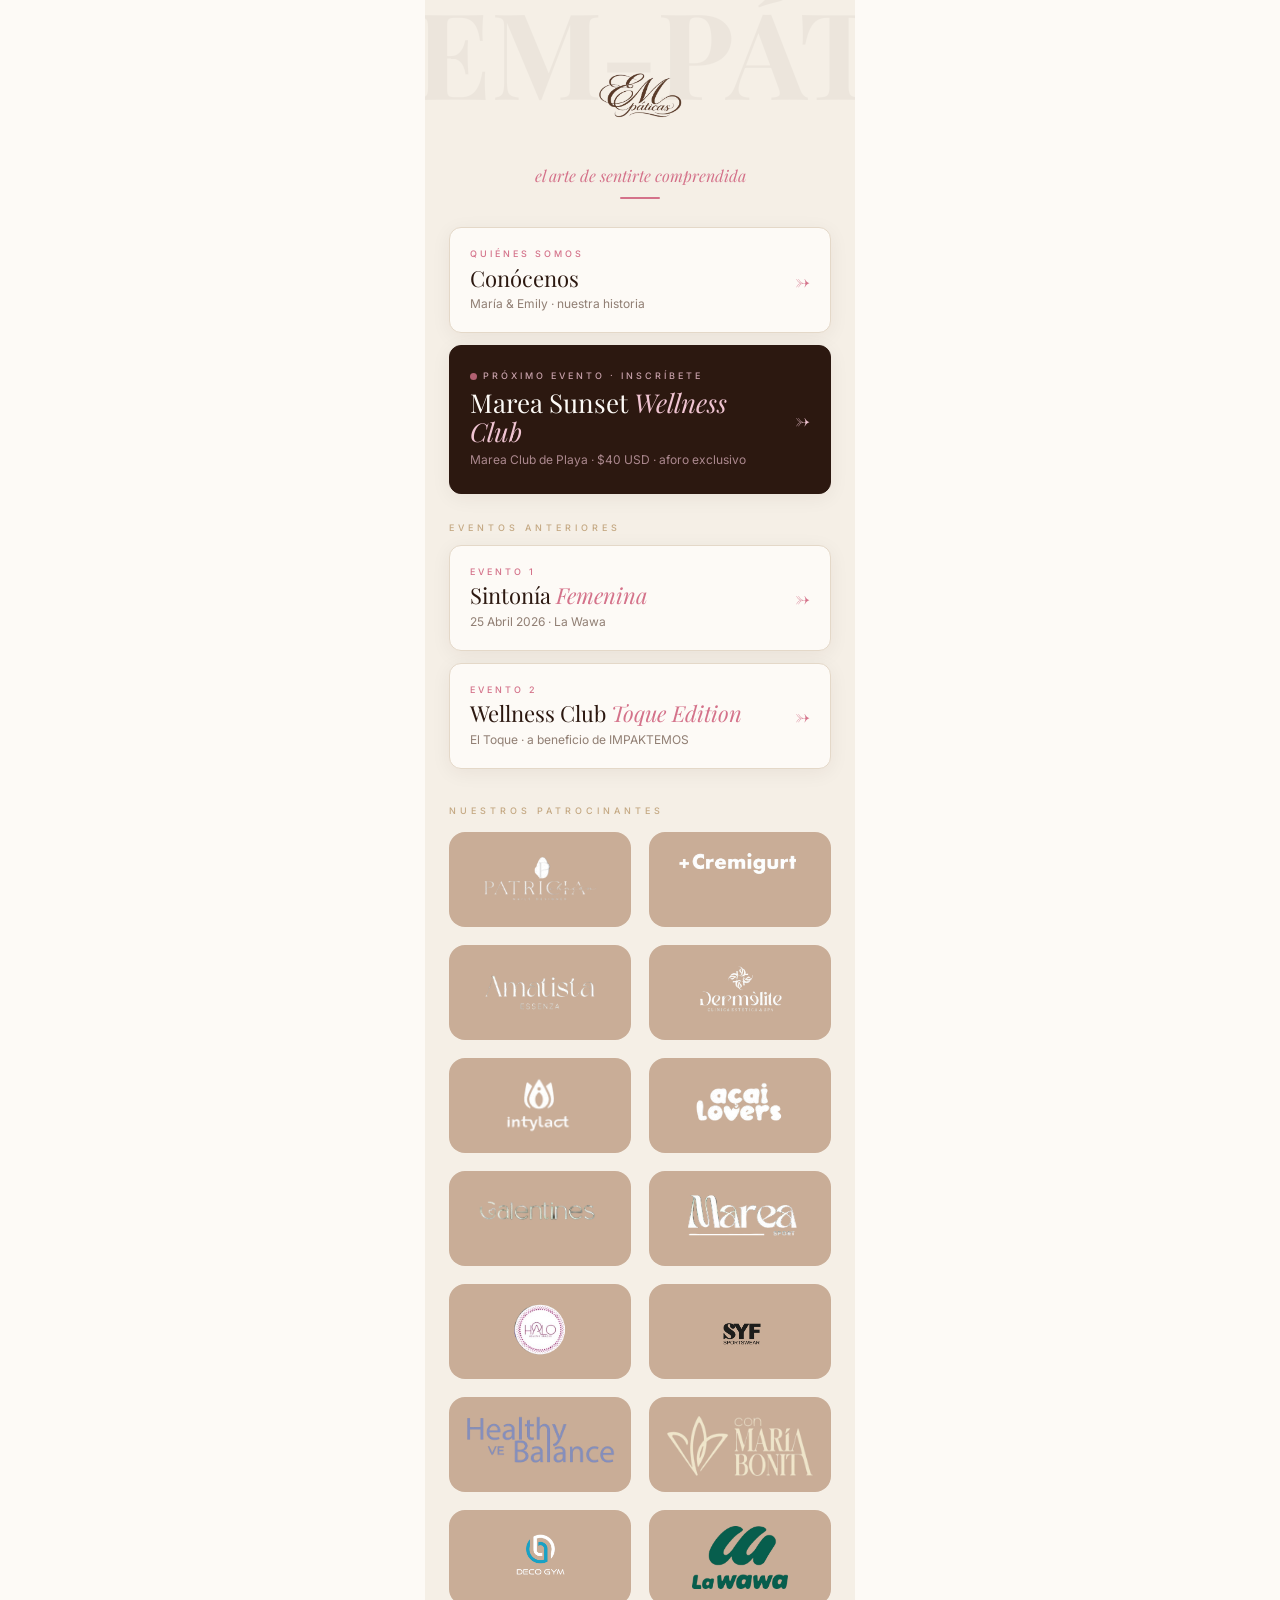
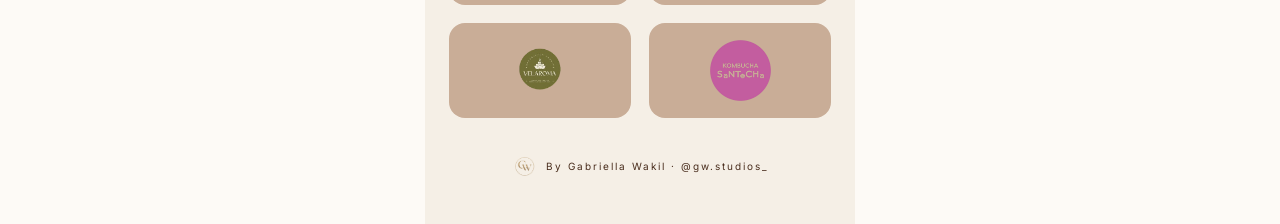
==== commit 43773317: "Add files via upload" ====
--- a/index.html
+++ b/index.html
@@ -41,6 +41,28 @@
     </a>
   </nav>
 
+  <section class="lt__sponsors rv d3">
+    <span class="sponsors__tag" style="text-align:left;margin-bottom:0">Nuestros patrocinantes</span>
+    <div class="sponsors__list">
+      <img src="img/patriciachacon.png" alt="Patricia Chacón">
+      <img src="img/cremigurt.png" alt="Cremigurt">
+      <img src="img/amatista.png" alt="Amatista">
+      <img src="img/dermolite.png" alt="Dermolite">
+      <img src="img/intylact.png" alt="Intilact">
+      <img src="img/acailovers.png" alt="Acai Lovers">
+      <img src="img/galentines.png" alt="Galentines">
+      <img src="img/marea.png" alt="Marea">
+      <img src="img/halo.png" alt="HALO">
+      <img src="img/syf.png" alt="SYF">
+      <img src="img/healthy.png" alt="Healthy">
+      <img src="img/conmariabonita.png" alt="Con María Bonita">
+      <img src="img/decogym.png" alt="Decogym">
+      <img src="img/lawawa.png" alt="La Wawa">
+      <img src="img/velaroma.png" alt="Velaroma">
+      <img src="img/santocha.png" alt="Santocha">
+    </div>
+  </section>
+
   <p class="lt__foot rv d3"><a href="https://instagram.com/gw.studios_" target="_blank"><img src="img/gw.png" alt="GW Studios"/>By Gabriella Wakil · @gw.studios_</a></p>
 </main>
 
--- a/css/main.css
+++ b/css/main.css
@@ -665,3 +665,6 @@
 .lt__foot a{display:inline-flex;align-items:center;gap:8px}
 .lt__foot img{width:26px;height:auto;object-fit:contain}
 @keyframes beat{0%,100%{opacity:.5;transform:scale(1)}50%{opacity:1;transform:scale(1.3)}}
+
+.lt__sponsors{width:100%;margin-top:34px;position:relative;text-align:left}
+.lt__sponsors .sponsors__list{margin-top:14px}
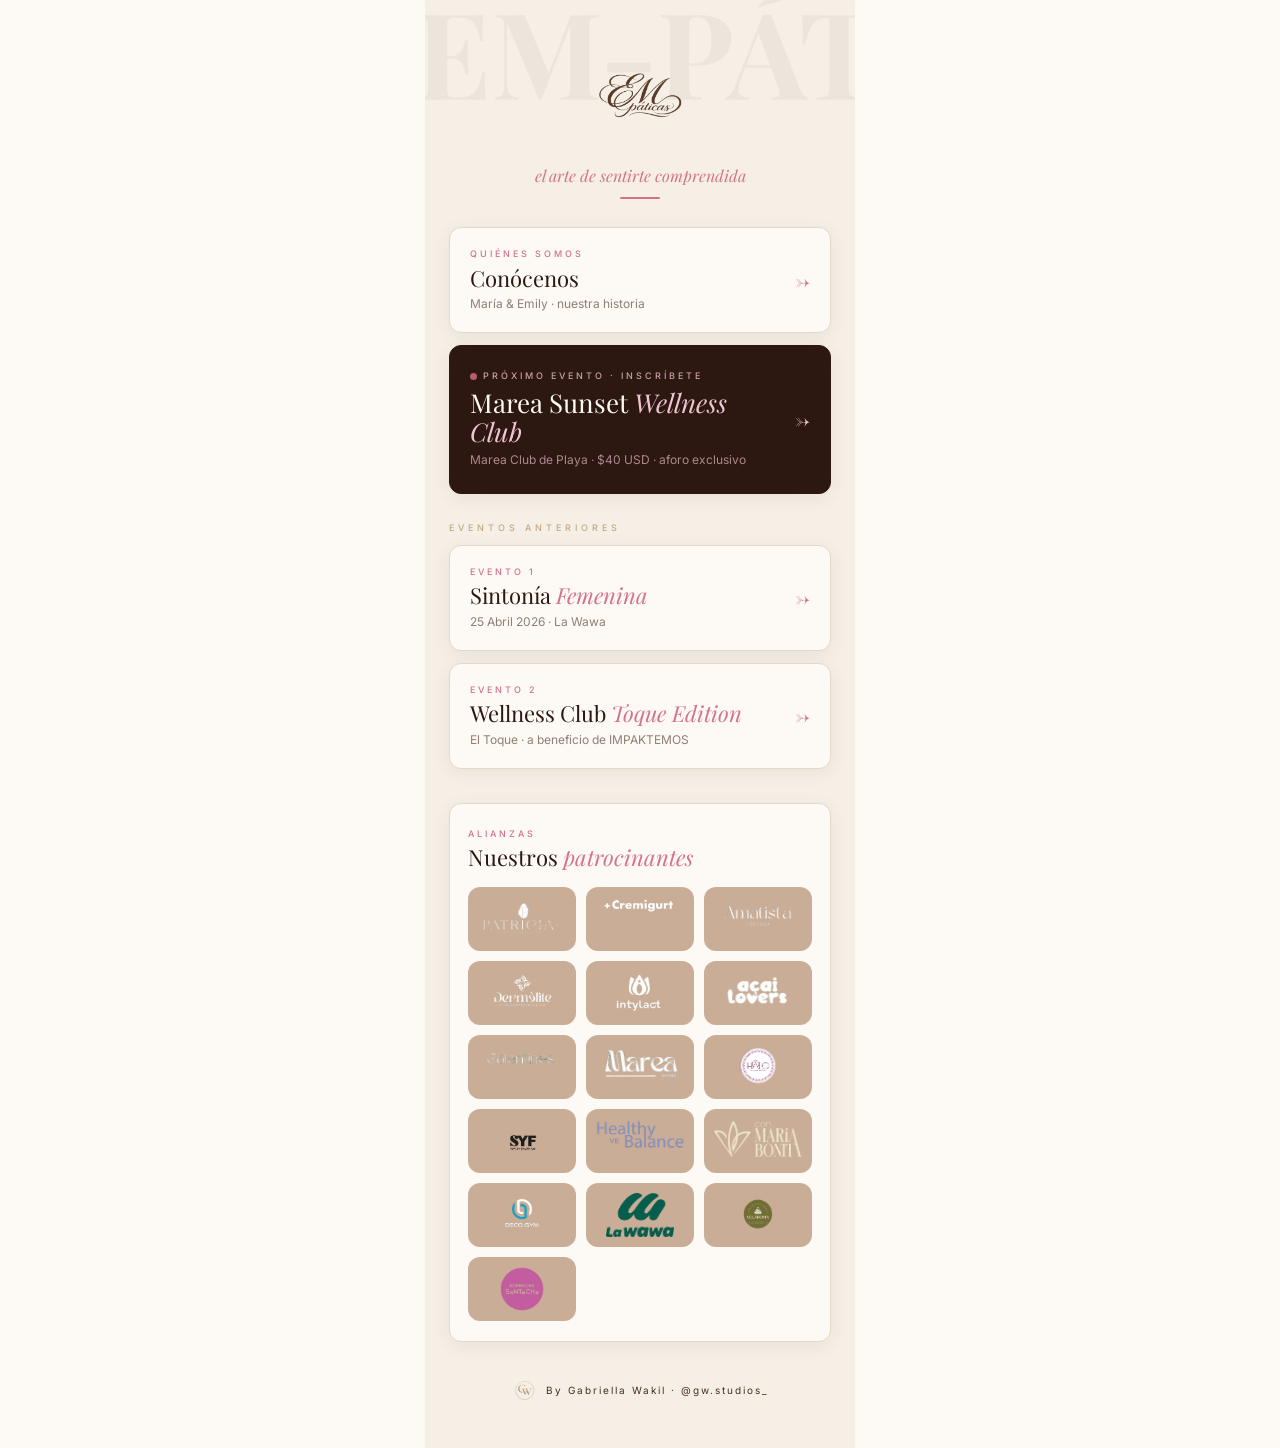
==== commit 31d78925: "Add files via upload" ====
--- a/index.html
+++ b/index.html
@@ -42,8 +42,9 @@
   </nav>
 
   <section class="lt__sponsors rv d3">
-    <span class="sponsors__tag" style="text-align:left;margin-bottom:0">Nuestros patrocinantes</span>
-    <div class="sponsors__list">
+    <span class="lt__lbl">Alianzas</span>
+    <h2 class="lt__title">Nuestros <em>patrocinantes</em></h2>
+    <div class="lt__logos">
       <img src="img/patriciachacon.png" alt="Patricia Chacón">
       <img src="img/cremigurt.png" alt="Cremigurt">
       <img src="img/amatista.png" alt="Amatista">
--- a/css/main.css
+++ b/css/main.css
@@ -668,3 +668,9 @@
 
 .lt__sponsors{width:100%;margin-top:34px;position:relative;text-align:left}
 .lt__sponsors .sponsors__list{margin-top:14px}
+
+/* sección Nuestros patrocinantes (portada) */
+.lt__sponsors{background:var(--white);border:1px solid var(--cream3);border-radius:12px;padding:22px 18px 20px;box-shadow:0 4px 20px rgba(44,24,16,.06)}
+.lt__sponsors .lt__title{margin-bottom:16px}
+.lt__logos{display:grid;grid-template-columns:repeat(3,1fr);gap:10px}
+.lt__logos img{width:100%;height:64px;object-fit:contain;background:#c9ad97;border-radius:12px;padding:10px}
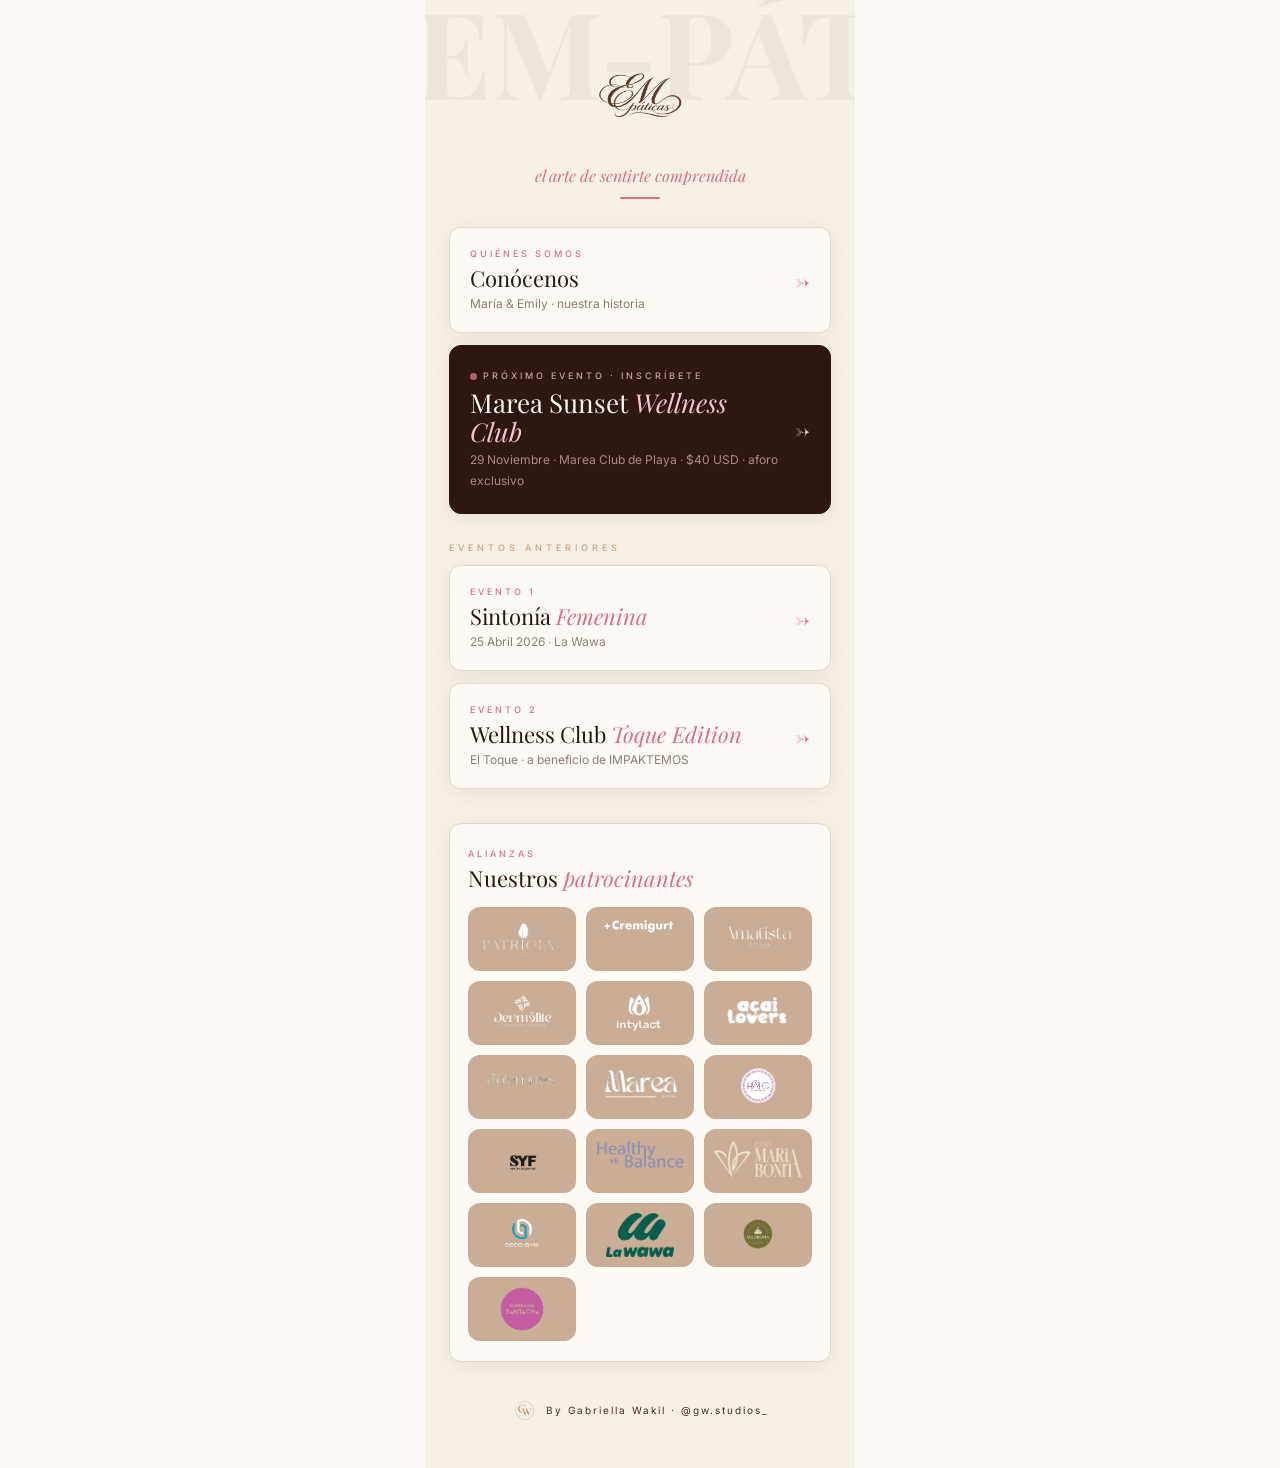
==== commit 636c60ba: "Add files via upload" ====
--- a/index.html
+++ b/index.html
@@ -24,7 +24,7 @@
     </a>
 
     <a href="pages/wellness.html" class="lt__btn lt__btn--main rv d2">
-      <span><span class="lt__lbl"><span class="lt__dot"></span>Próximo evento · Inscríbete</span><span class="lt__title">Marea Sunset <em>Wellness Club</em></span><span class="lt__sub">Marea Club de Playa · $40 USD · aforo exclusivo</span></span>
+      <span><span class="lt__lbl"><span class="lt__dot"></span>Próximo evento · Inscríbete</span><span class="lt__title">Marea Sunset <em>Wellness Club</em></span><span class="lt__sub">29 Noviembre · Marea Club de Playa · $40 USD · aforo exclusivo</span></span>
       <span class="lt__arrow">→</span>
     </a>
 
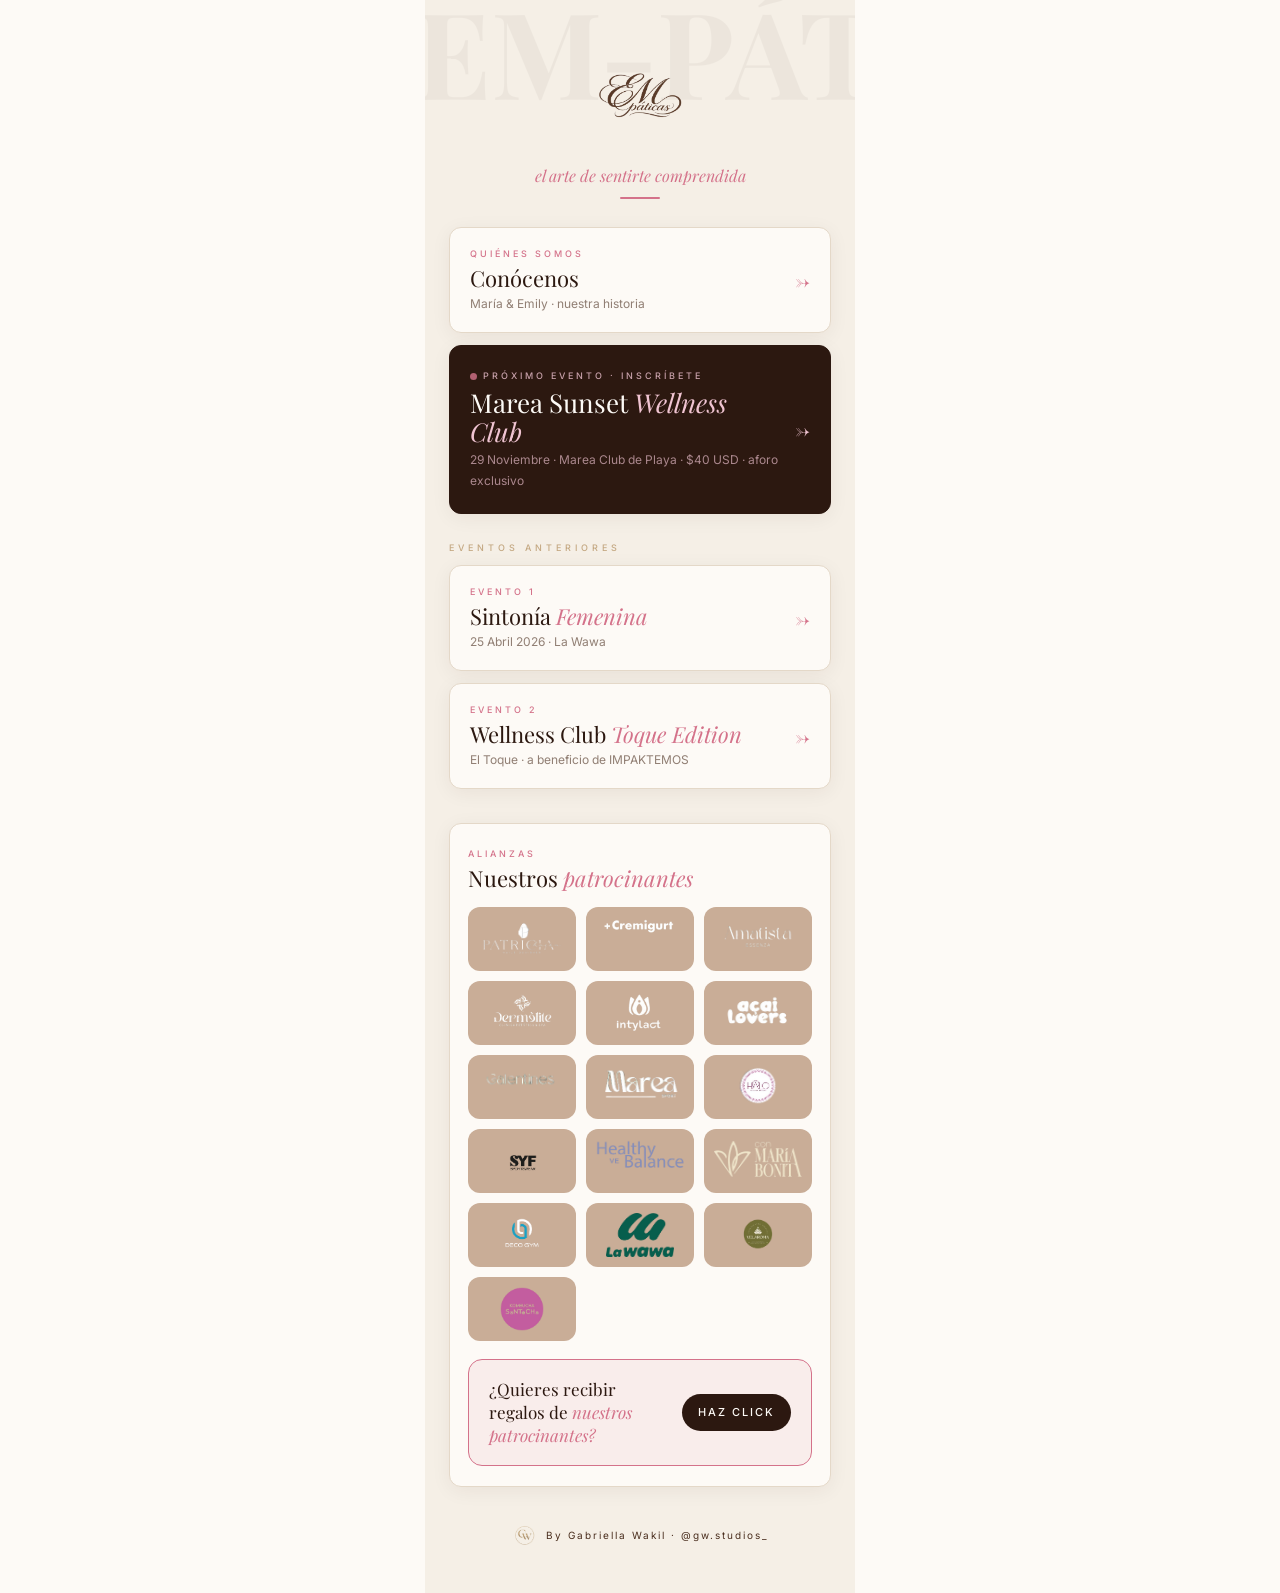
==== commit a199cdb4: "Add files via upload" ====
--- a/index.html
+++ b/index.html
@@ -62,6 +62,10 @@
       <img src="img/velaroma.png" alt="Velaroma">
       <img src="img/santocha.png" alt="Santocha">
     </div>
+    <a href="pages/regalos.html" class="wc-gift">
+      <span class="wc-gift__txt">¿Quieres recibir regalos de <em>nuestros patrocinantes?</em></span>
+      <span class="wc-gift__cta">Haz click</span>
+    </a>
   </section>
 
   <p class="lt__foot rv d3"><a href="https://instagram.com/gw.studios_" target="_blank"><img src="img/gw.png" alt="GW Studios"/>By Gabriella Wakil · @gw.studios_</a></p>
--- a/css/main.css
+++ b/css/main.css
@@ -674,3 +674,11 @@
 .lt__sponsors .lt__title{margin-bottom:16px}
 .lt__logos{display:grid;grid-template-columns:repeat(3,1fr);gap:10px}
 .lt__logos img{width:100%;height:64px;object-fit:contain;background:#c9ad97;border-radius:12px;padding:10px}
+
+/* ── LINK REGALOS PATROCINANTES ── */
+.wc-gift{display:flex;align-items:center;justify-content:space-between;gap:14px;padding:18px 20px;background:var(--peony-a);border:1.5px solid var(--peony);border-radius:14px;text-decoration:none;-webkit-tap-highlight-color:transparent}
+.wc-gift:active{opacity:.85;transform:scale(.98)}
+.wc-gift__txt{font-family:var(--serif);font-size:17px;line-height:1.35;color:var(--espresso)}
+.wc-gift__txt em{font-style:italic;color:var(--peony)}
+.wc-gift__cta{flex-shrink:0;font-size:11px;font-weight:500;letter-spacing:2px;text-transform:uppercase;color:var(--white);background:var(--espresso);border-radius:100px;padding:9px 16px}
+.wc-gift{margin-top:18px}
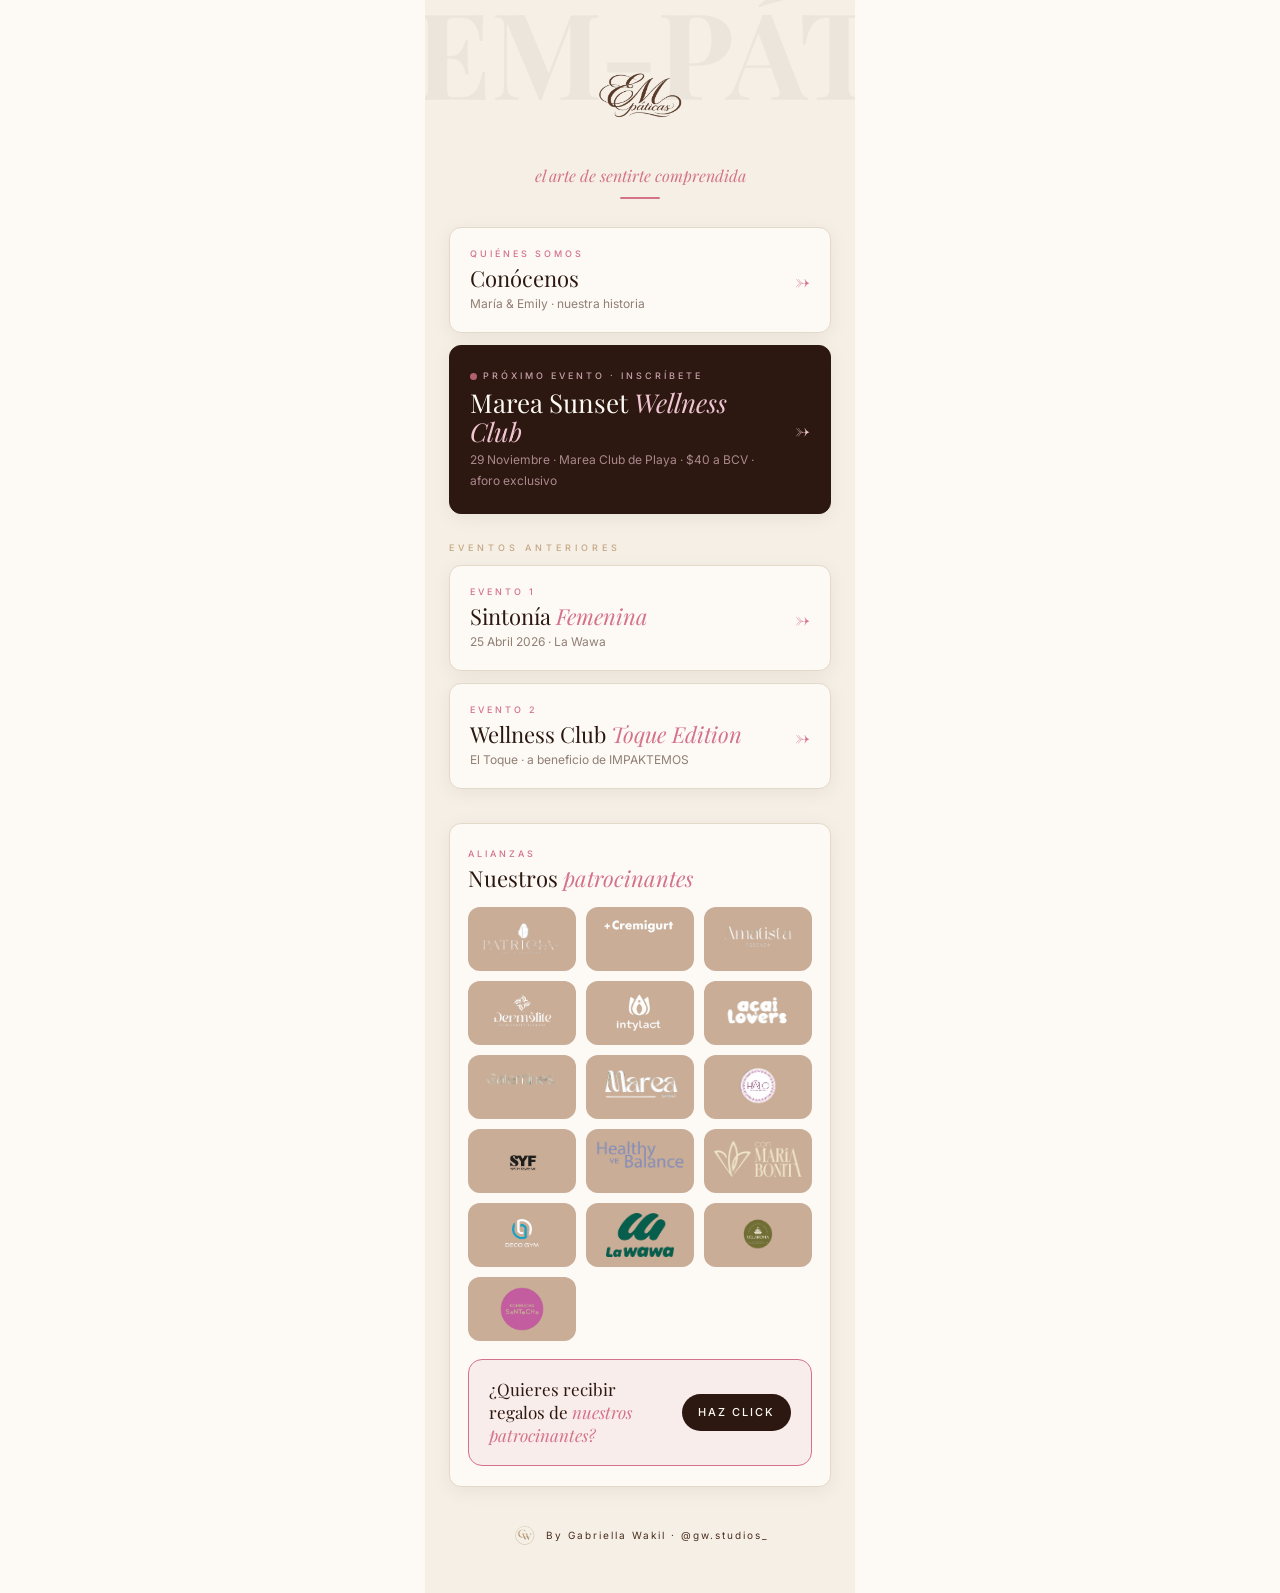
==== commit f4d7f781: "Add files via upload" ====
--- a/index.html
+++ b/index.html
@@ -24,7 +24,7 @@
     </a>
 
     <a href="pages/wellness.html" class="lt__btn lt__btn--main rv d2">
-      <span><span class="lt__lbl"><span class="lt__dot"></span>Próximo evento · Inscríbete</span><span class="lt__title">Marea Sunset <em>Wellness Club</em></span><span class="lt__sub">29 Noviembre · Marea Club de Playa · $40 USD · aforo exclusivo</span></span>
+      <span><span class="lt__lbl"><span class="lt__dot"></span>Próximo evento · Inscríbete</span><span class="lt__title">Marea Sunset <em>Wellness Club</em></span><span class="lt__sub">29 Noviembre · Marea Club de Playa · $40 a BCV · aforo exclusivo</span></span>
       <span class="lt__arrow">→</span>
     </a>
 
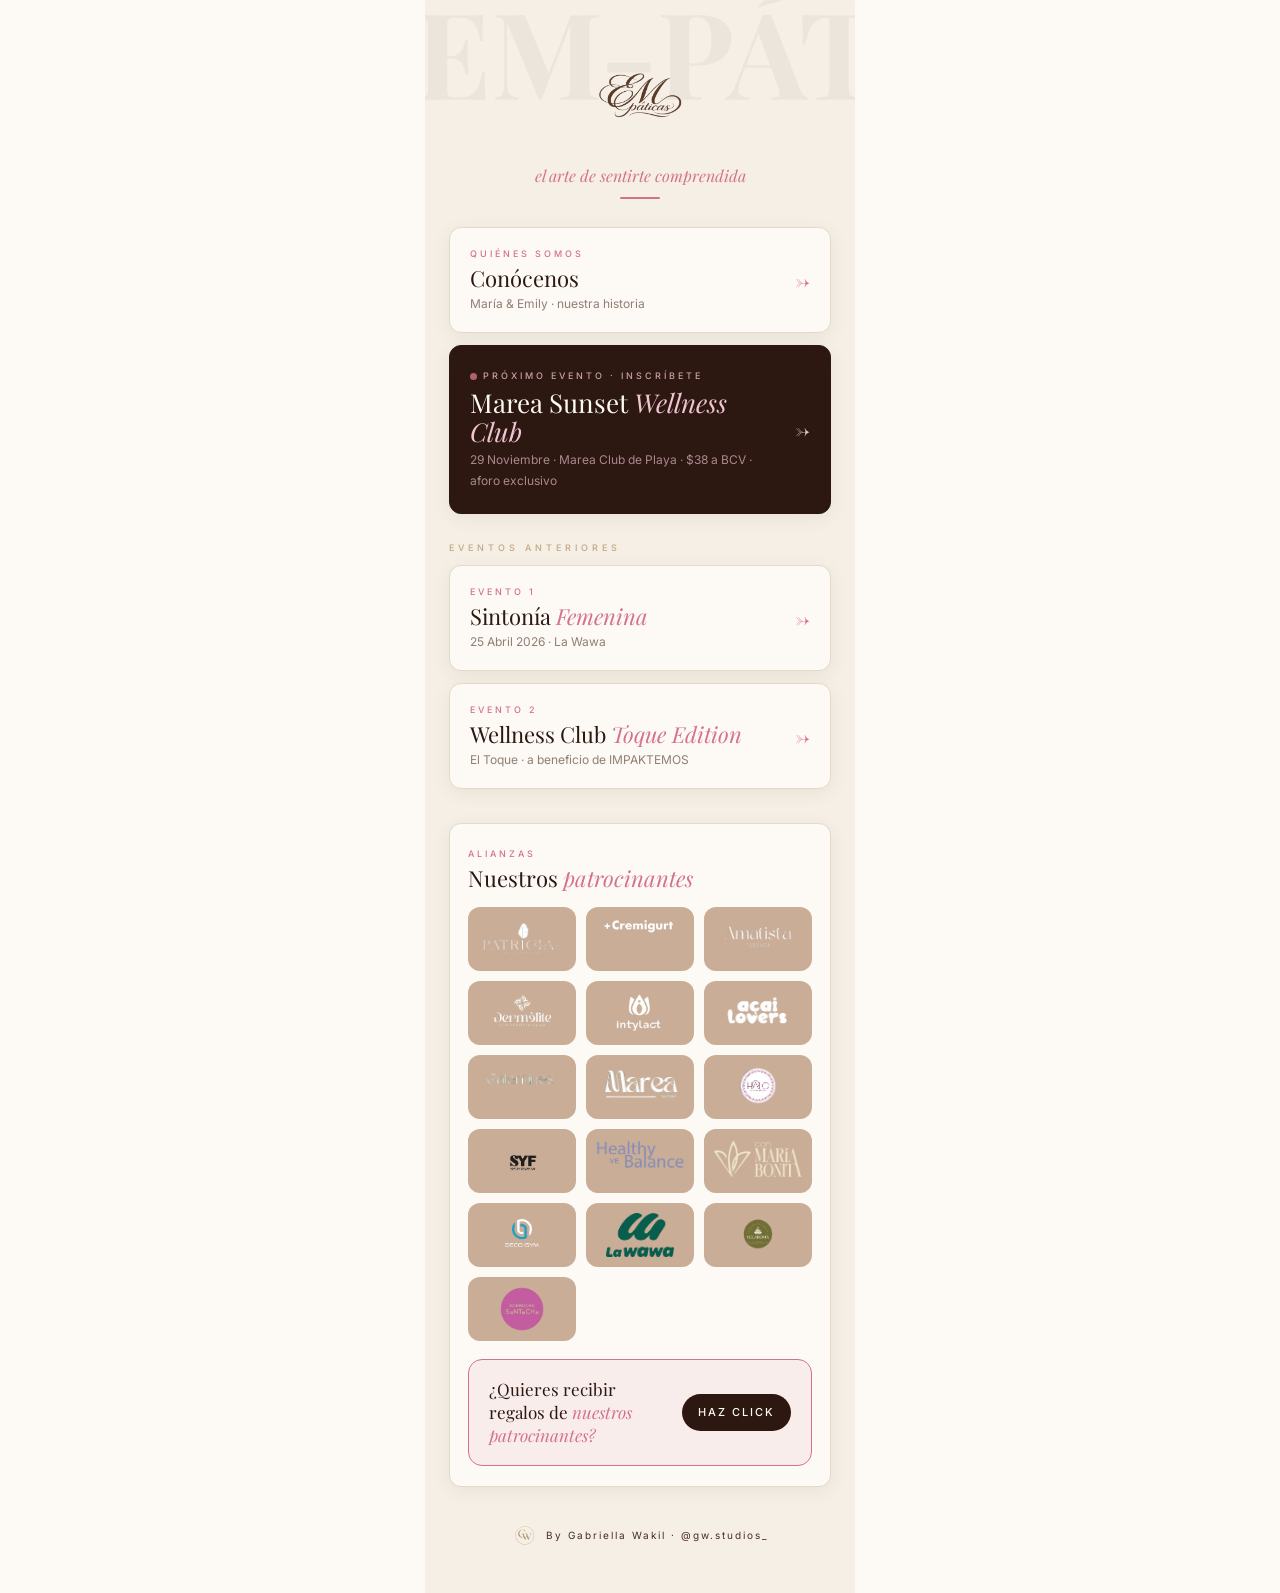
==== commit 12fbf28c: "Add files via upload" ====
--- a/index.html
+++ b/index.html
@@ -24,7 +24,7 @@
     </a>
 
     <a href="pages/wellness.html" class="lt__btn lt__btn--main rv d2">
-      <span><span class="lt__lbl"><span class="lt__dot"></span>Próximo evento · Inscríbete</span><span class="lt__title">Marea Sunset <em>Wellness Club</em></span><span class="lt__sub">29 Noviembre · Marea Club de Playa · $40 a BCV · aforo exclusivo</span></span>
+      <span><span class="lt__lbl"><span class="lt__dot"></span>Próximo evento · Inscríbete</span><span class="lt__title">Marea Sunset <em>Wellness Club</em></span><span class="lt__sub">29 Noviembre · Marea Club de Playa · $38 a BCV · aforo exclusivo</span></span>
       <span class="lt__arrow">→</span>
     </a>
 
